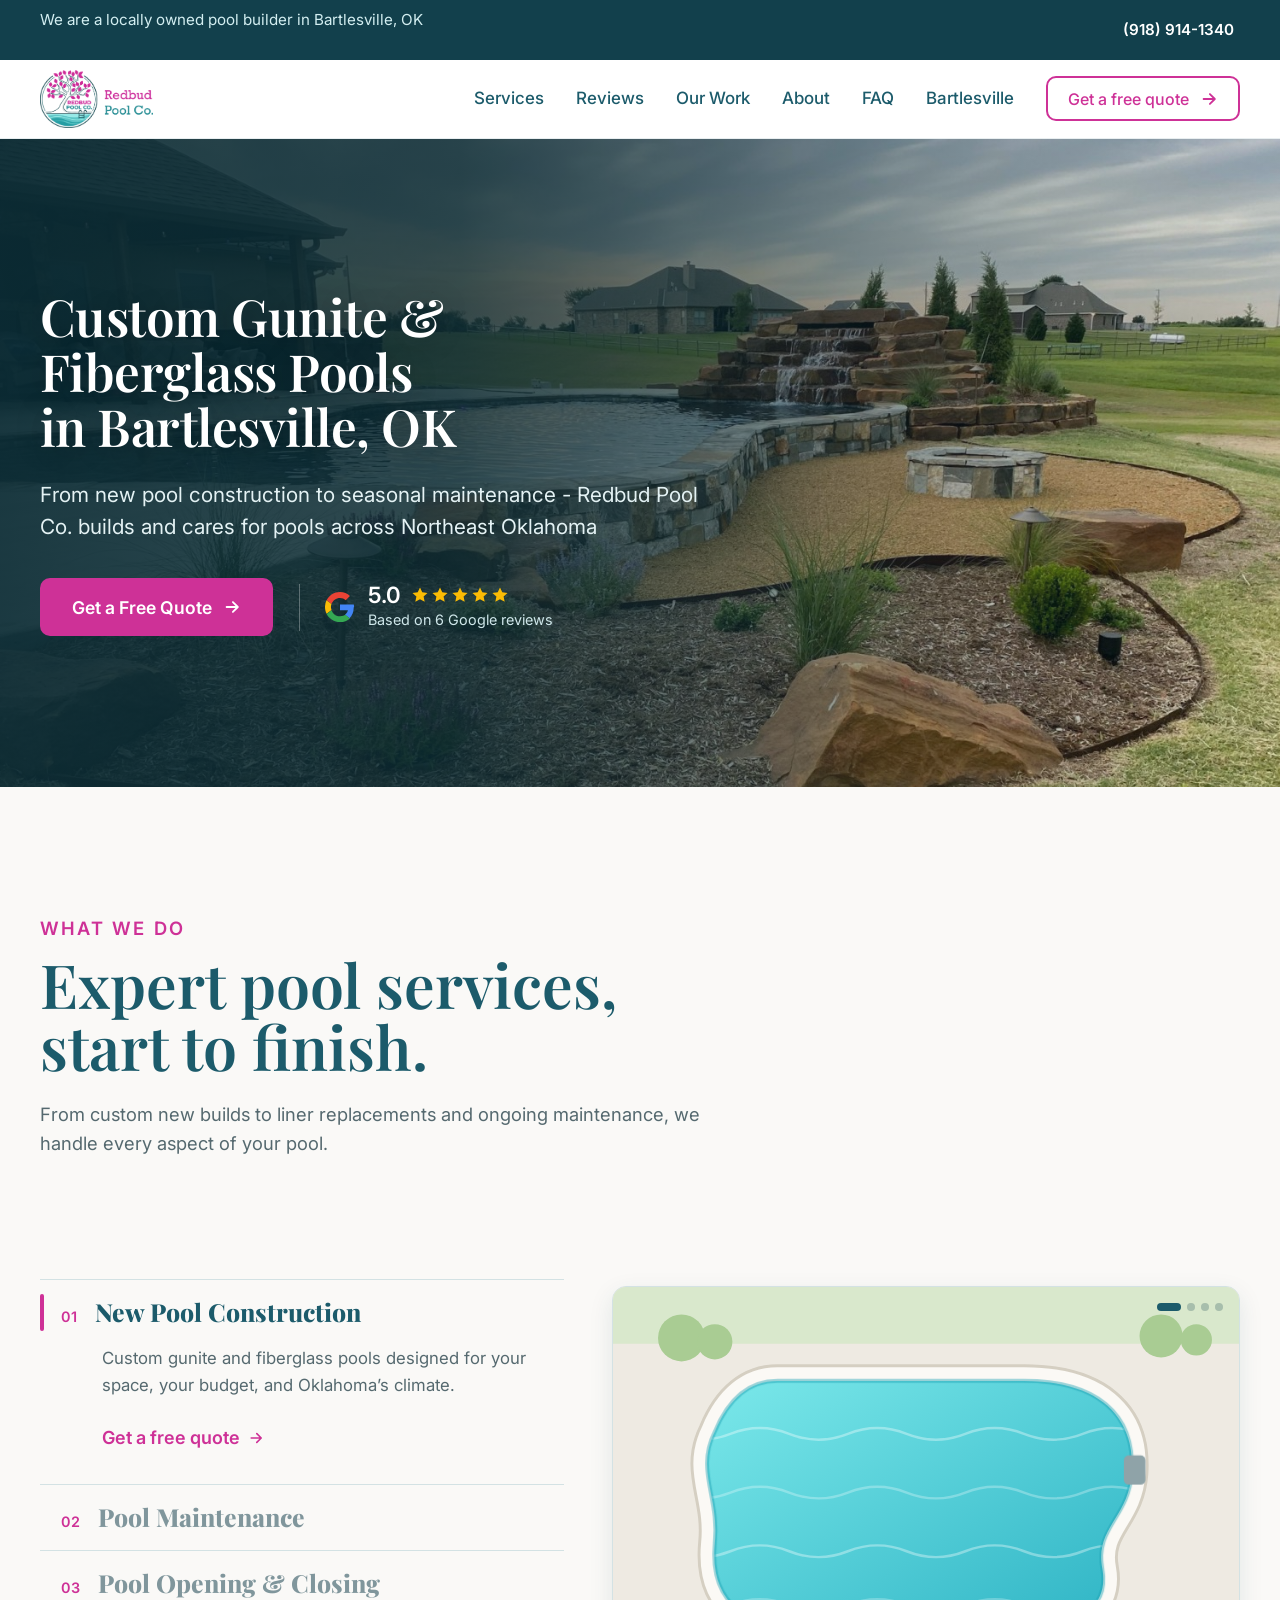
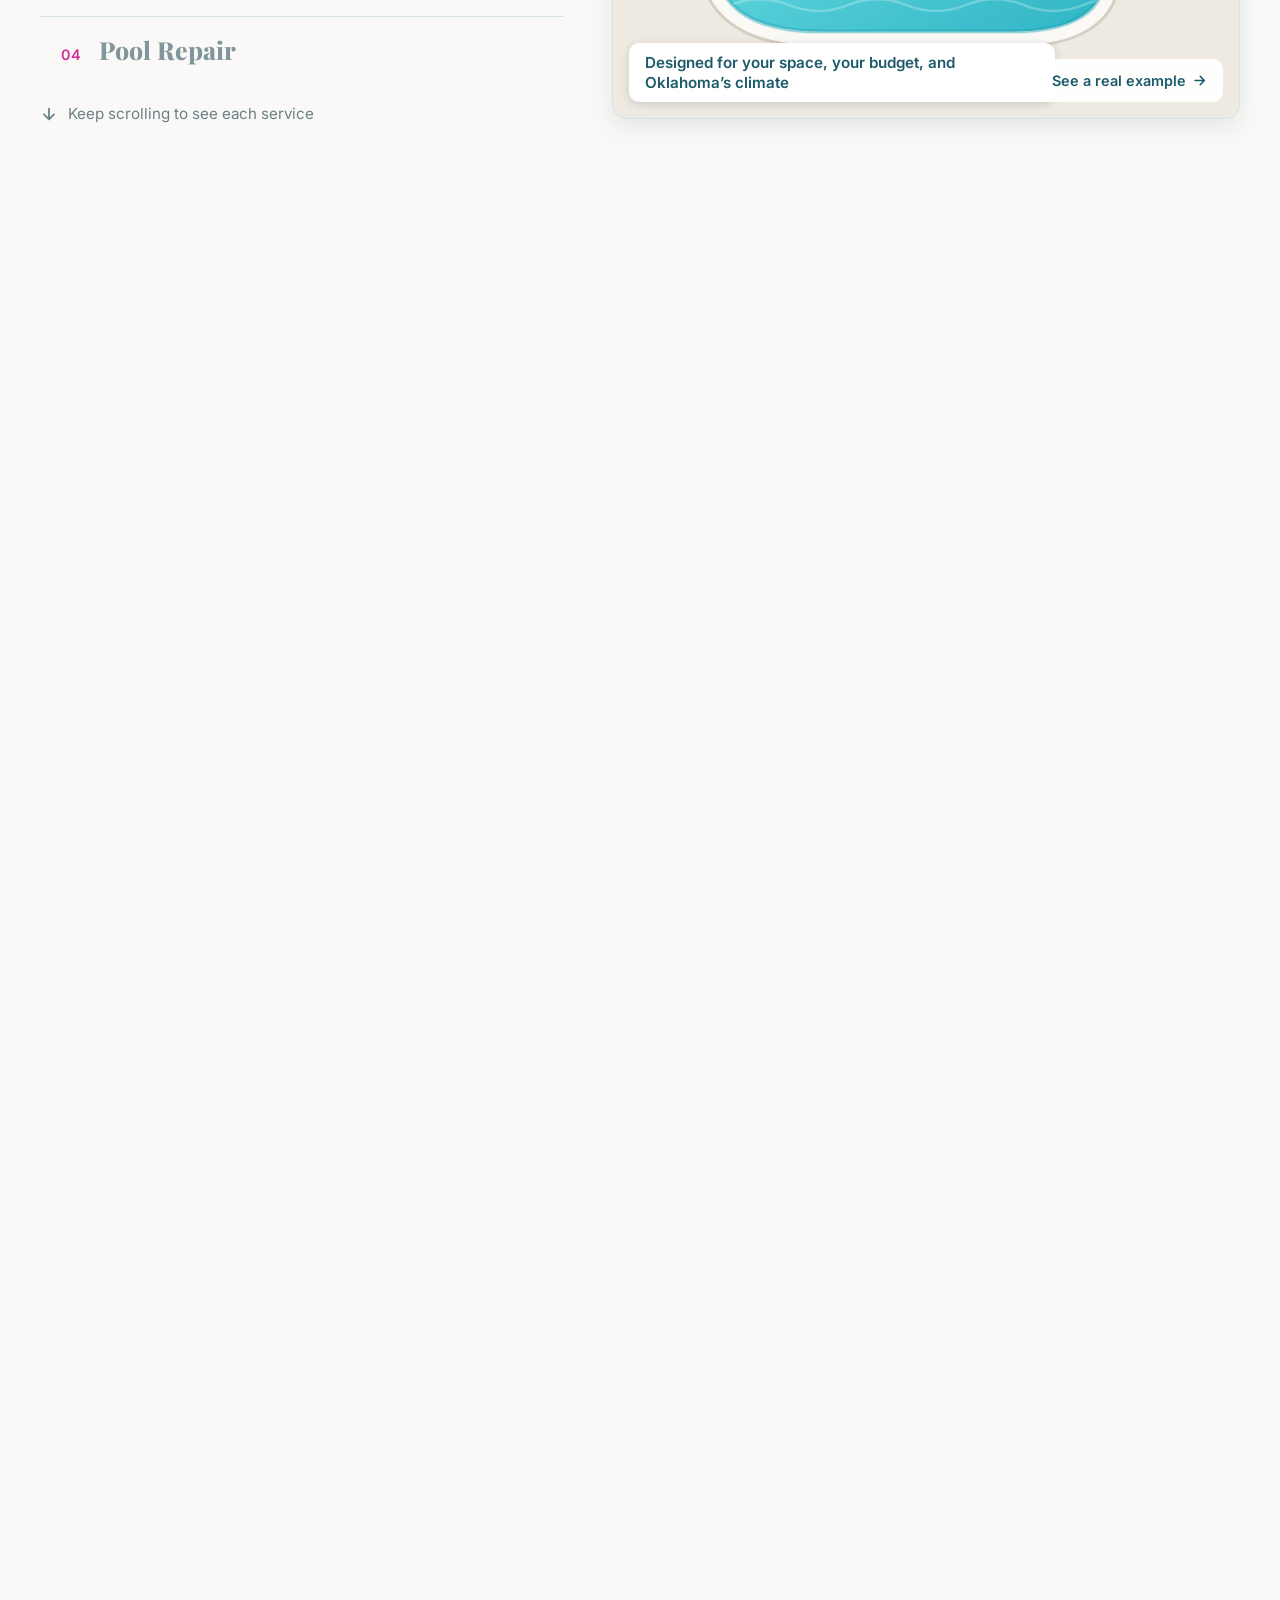
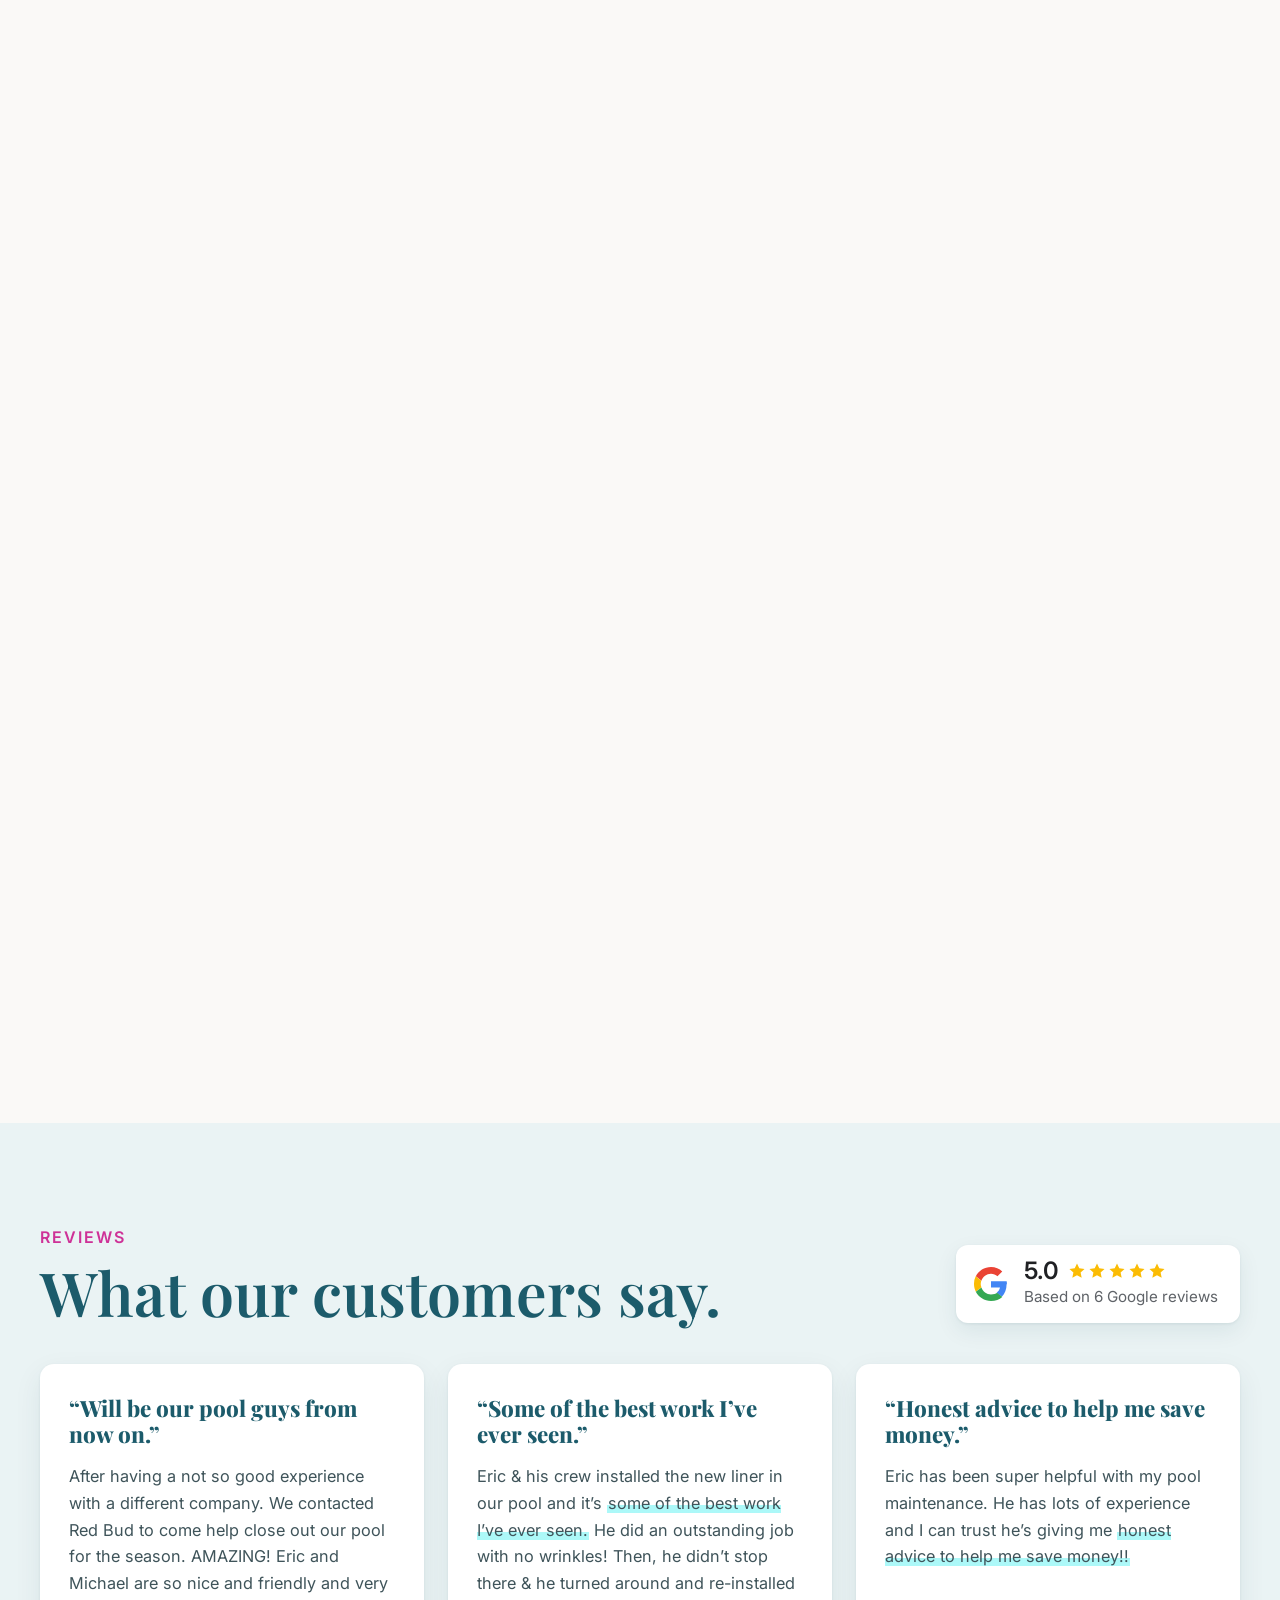
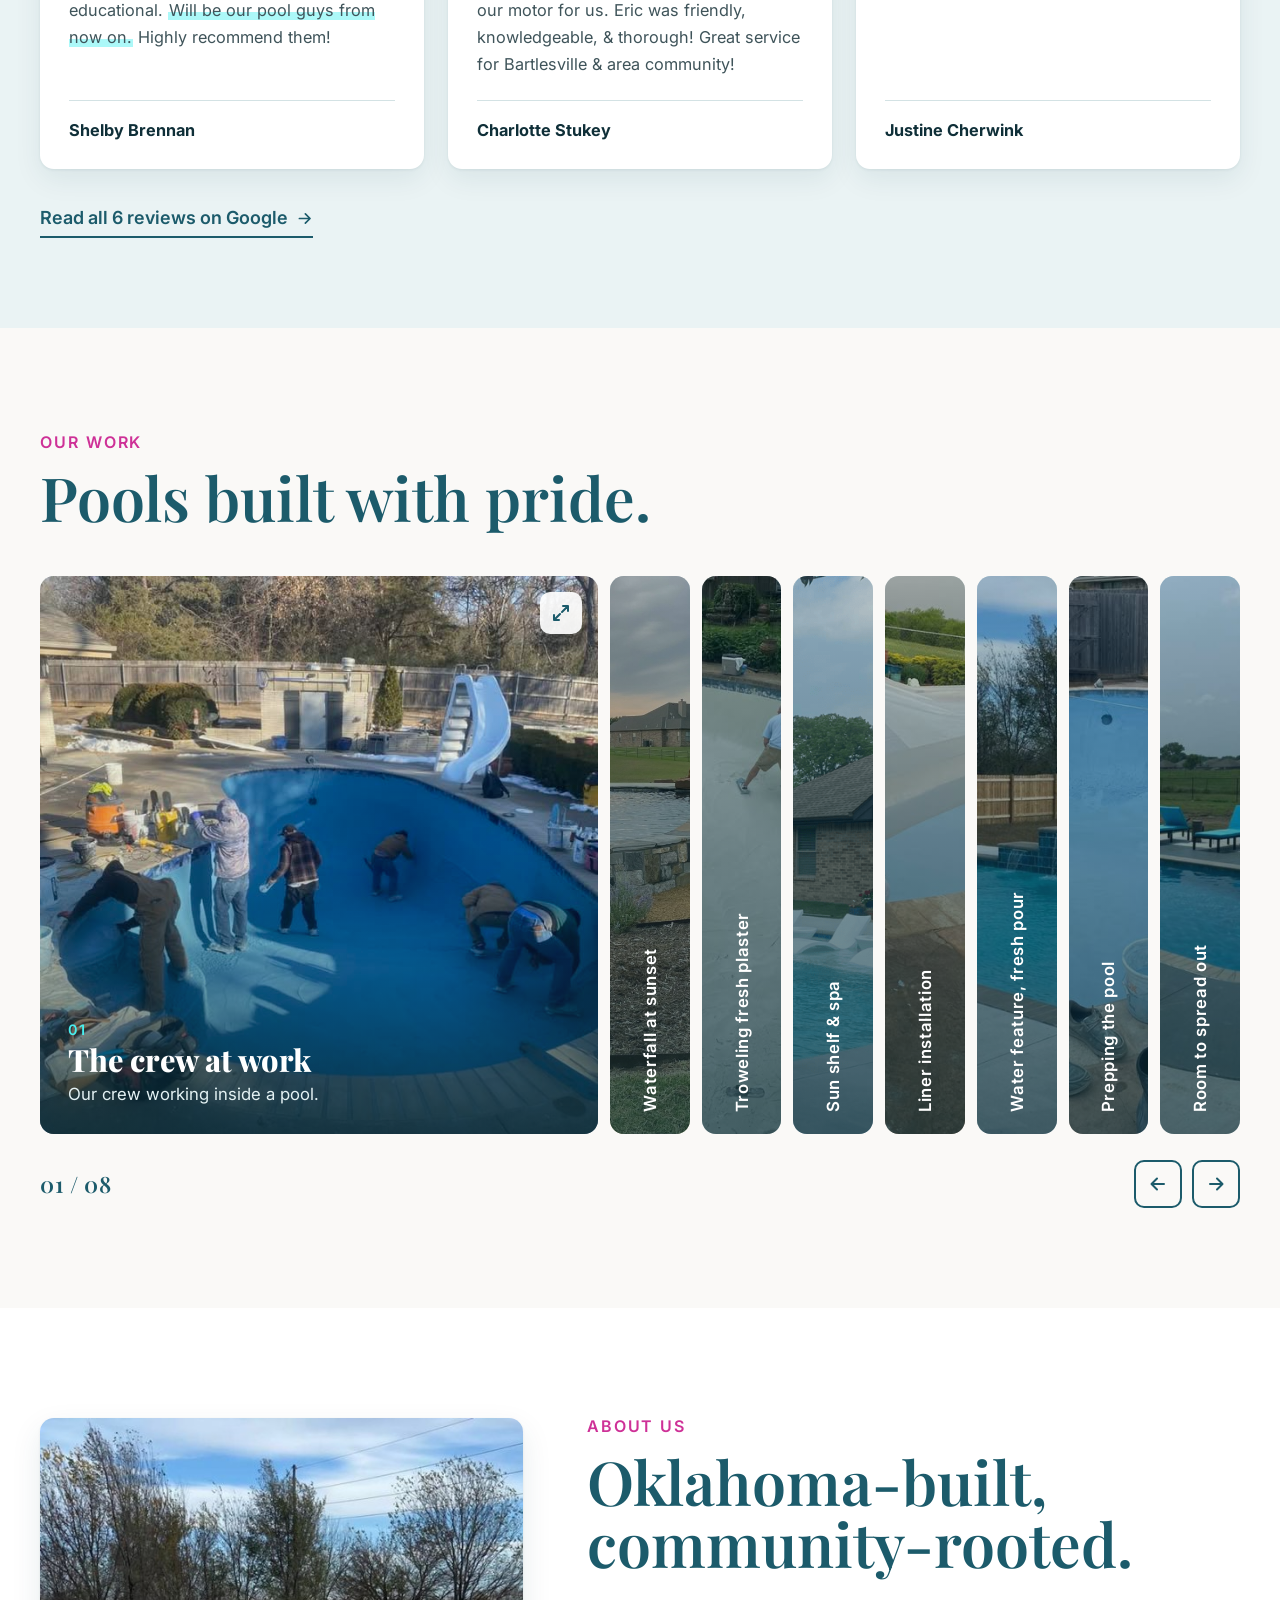
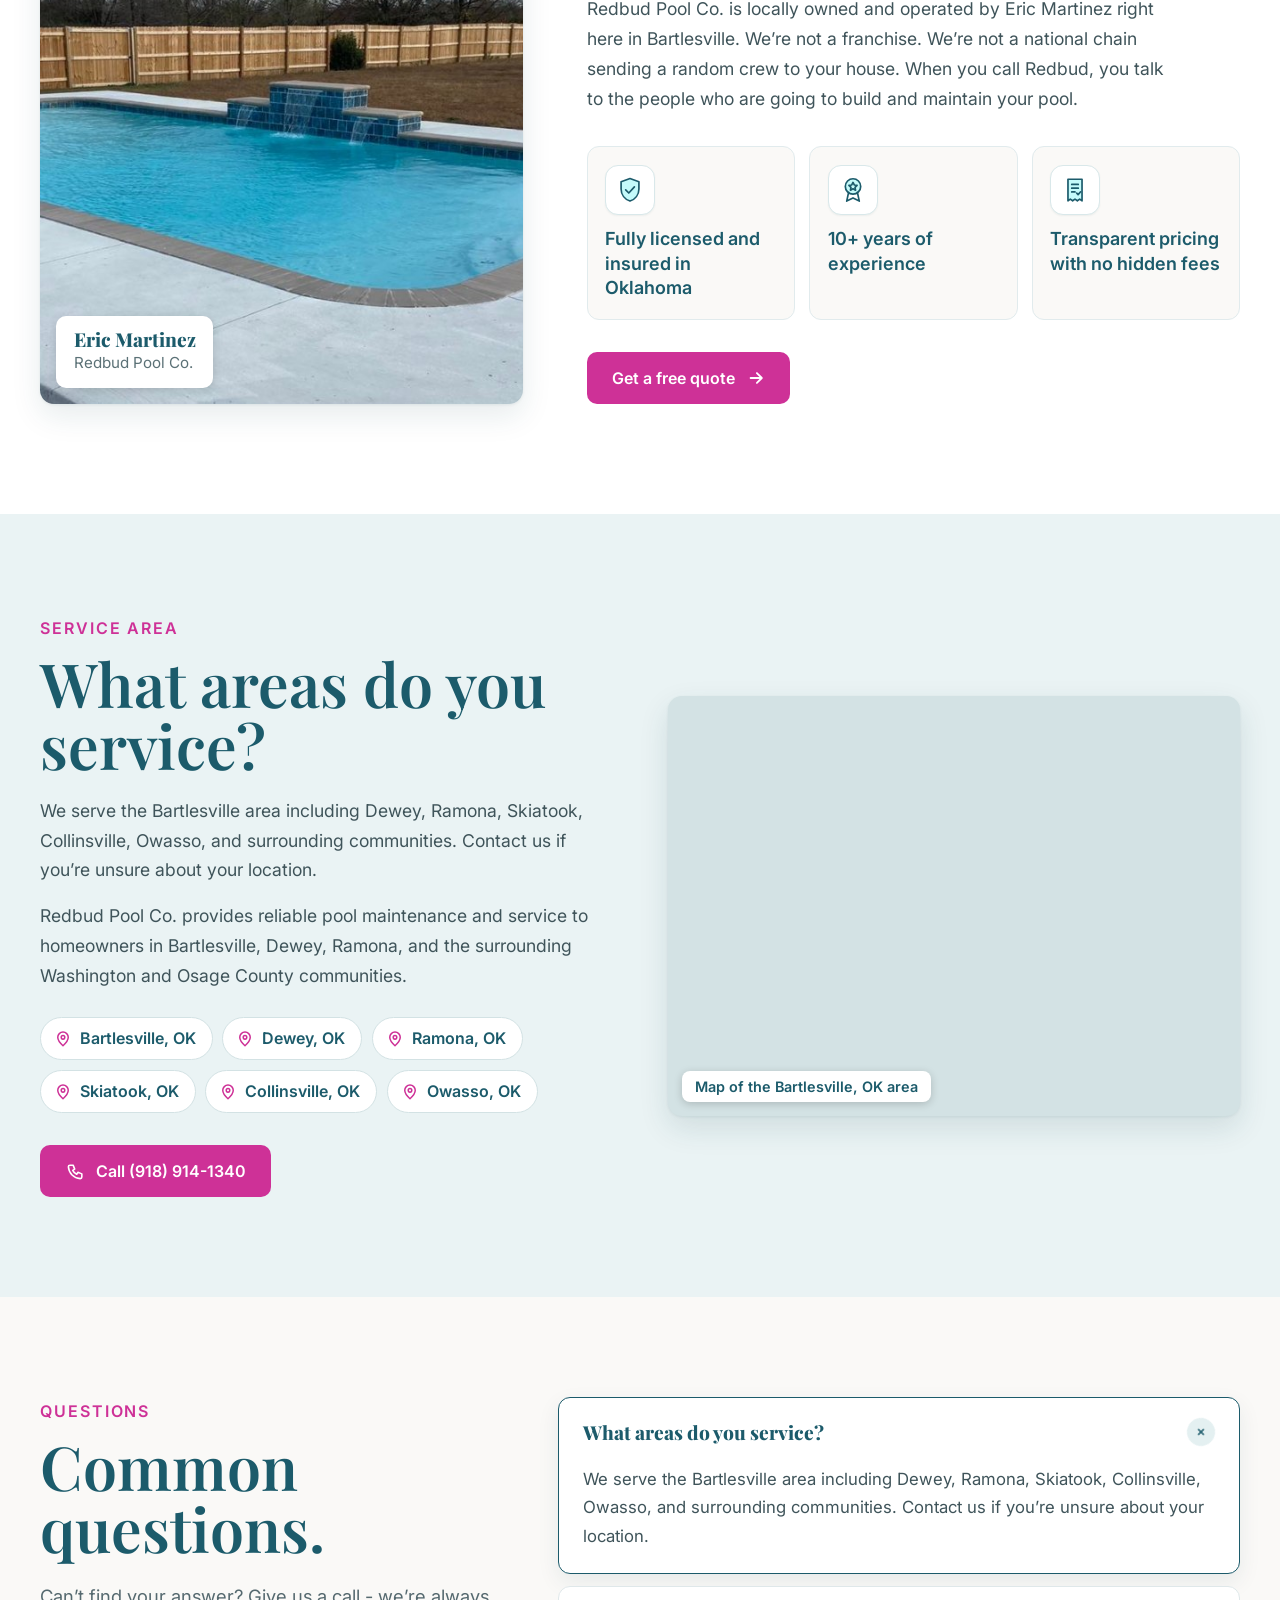
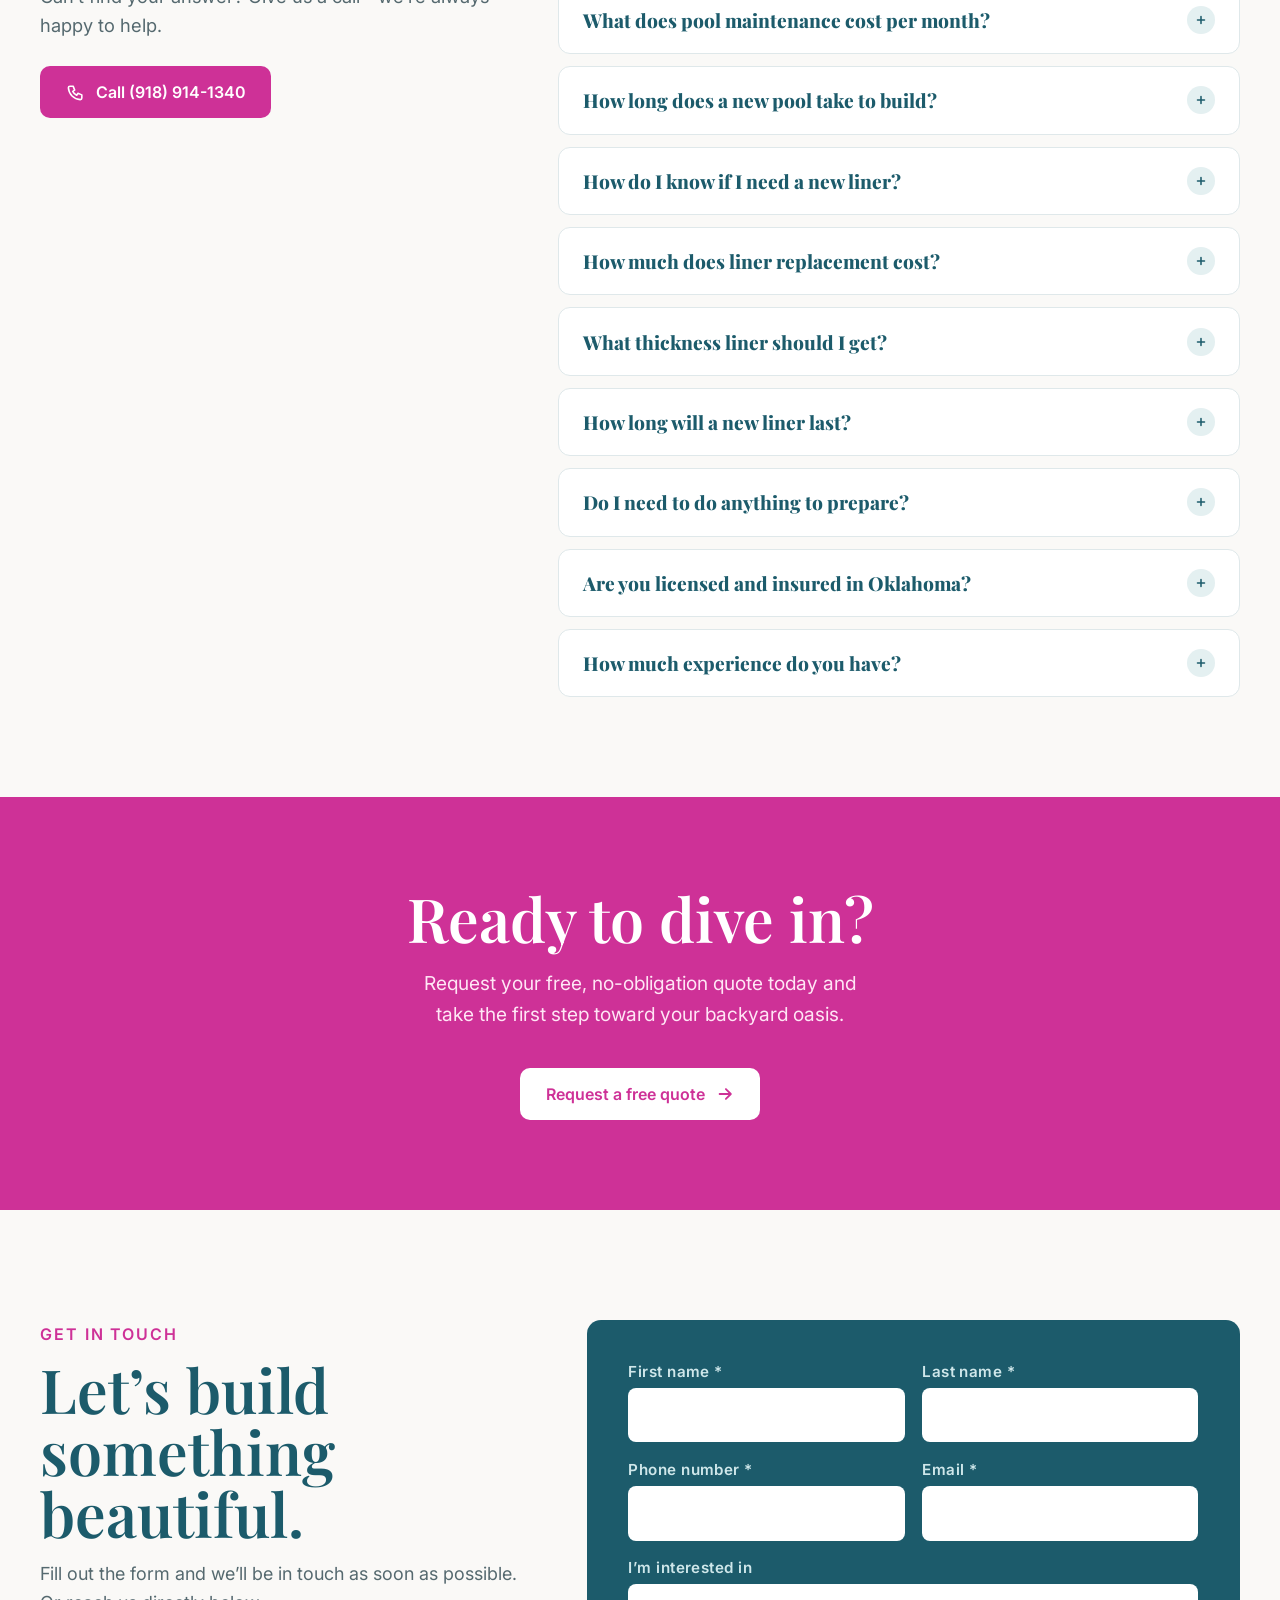
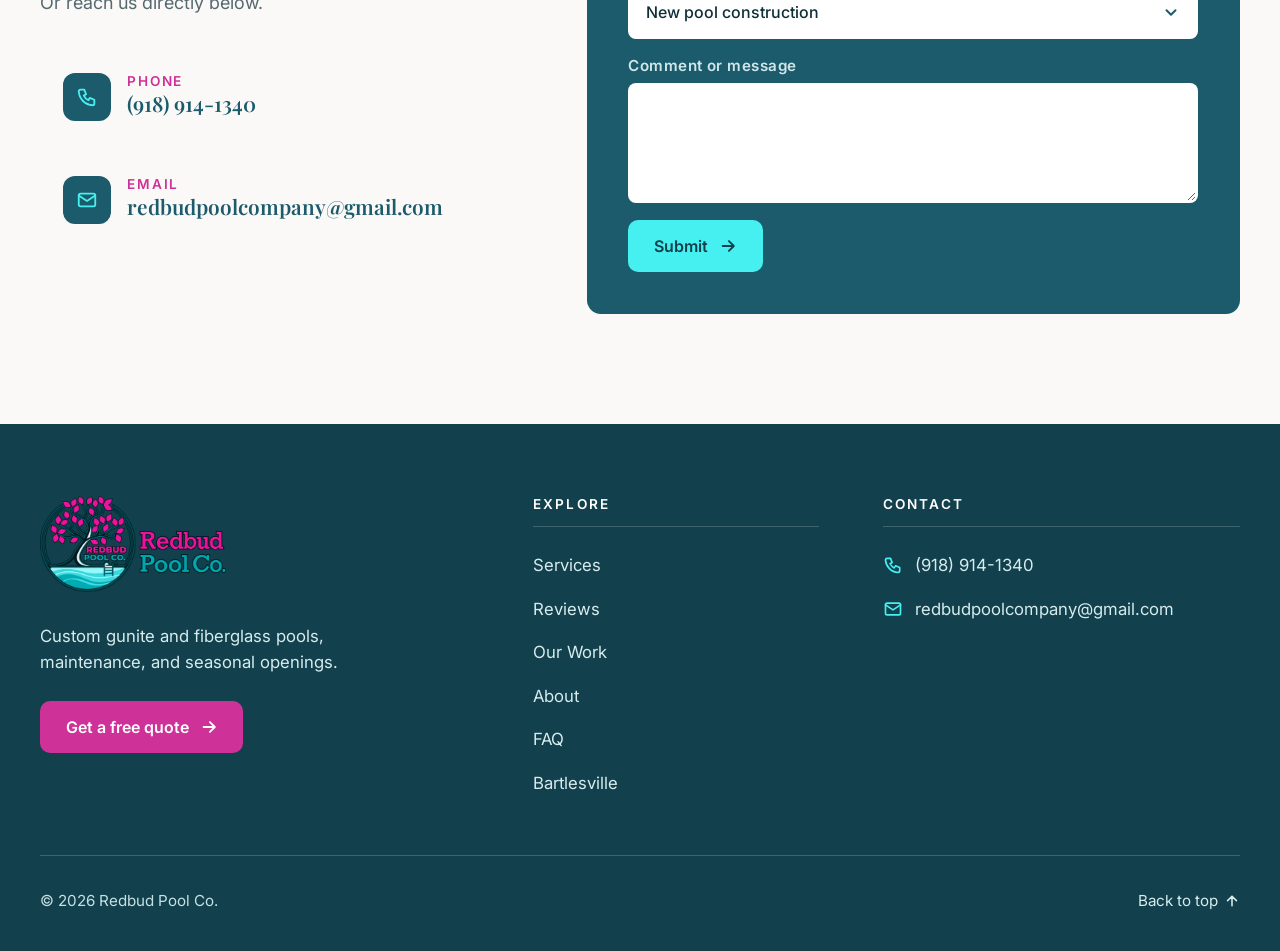
==== index.html @ 7e7e120c "Redbud Pool Co. website redesign Home page and Bartlesville services page (static HTML/CSS/JS) with " ====
<!doctype html>
<html lang="en">
<head>
<meta charset="utf-8">
<meta name="viewport" content="width=device-width,initial-scale=1">
<title>Pool Builder Bartlesville, OK | Redbud Pool Company</title>
<meta name="description" content="We are a locally owned pool builder in Bartlesville, OK. Custom gunite and fiberglass pools, maintenance, and seasonal openings. 918.914.1340">
<link rel="preconnect" href="https://fonts.googleapis.com"><link rel="preconnect" href="https://fonts.gstatic.com" crossorigin>
<link href="https://fonts.googleapis.com/css2?family=Inter:wght@400;500;600;700&family=Playfair+Display:ital,wght@0,600;0,800;1,600&display=swap" rel="stylesheet">
<link rel="stylesheet" href="home.css?v=133">
</head>
<body>
<div class="topbar"><div class="wrap"><span>We are a locally owned pool builder in Bartlesville, OK</span><a href="tel:+19189141340">(918) 914-1340</a></div></div>
<header class="nav"><div class="wrap">
  <a class="logo" href="index.html" aria-label="Redbud Pool Co. home"><img src="assets/redbud-logo.png" alt="Redbud Pool Co."></a>
  <button class="burger" aria-label="Menu" aria-expanded="false"><span></span><span></span><span></span></button>
  <ul class="menu">
    <li><a href="#services">Services</a></li><li><a href="#reviews">Reviews</a></li><li><a href="#work">Our Work</a></li><li><a href="#about">About</a></li><li><a href="#faq">FAQ</a></li><li><a href="bartlesville.html">Bartlesville</a></li>
    <li><a class="btn" href="#contact">Get a free quote <svg class="ar" viewBox="0 0 20 20" fill="none" stroke="currentColor" stroke-width="2" stroke-linecap="round" stroke-linejoin="round" aria-hidden="true"><path d="M4 10h12M11 4.5 16.5 10 11 15.5"/></svg></a></li>
  </ul>
</div></header>

<main id="main">
<section class="hero">
  <div class="hero-copy">
    <h1>Custom Gunite &amp; Fiberglass Pools in Bartlesville, OK</h1>
    <p class="lead">From new pool construction to seasonal maintenance - Redbud Pool Co. builds and cares for pools across Northeast Oklahoma</p>
    <div class="hero-cta"><a class="btn big" href="#contact">Get a Free Quote <svg class="ar" viewBox="0 0 20 20" fill="none" stroke="currentColor" stroke-width="2" stroke-linecap="round" stroke-linejoin="round" aria-hidden="true"><path d="M4 10h12M11 4.5 16.5 10 11 15.5"/></svg></a><a class="gbar" href="https://www.google.com/maps/place/Redbud+Pool+Co/data=!4m2!3m1!1s0x0:0x89cc2a04338c44eb" target="_blank" rel="noopener"><svg class="gicon" viewBox="0 0 48 48" aria-hidden="true"><path fill="#EA4335" d="M24 9.5c3.5 0 6.6 1.2 9.1 3.6l6.8-6.8C35.8 2.4 30.3 0 24 0 14.6 0 6.5 5.4 2.6 13.2l7.9 6.1C12.4 13.6 17.7 9.5 24 9.5z"/><path fill="#4285F4" d="M46.5 24.5c0-1.6-.1-3.1-.4-4.5H24v9h12.7c-.6 3-2.2 5.5-4.7 7.2l7.3 5.7c4.3-4 6.7-9.9 6.7-17.4z"/><path fill="#FBBC05" d="M10.5 28.7A14.5 14.5 0 0 1 9.5 24c0-1.6.3-3.2.8-4.7l-7.9-6.1A24 24 0 0 0 0 24c0 3.9.9 7.5 2.6 10.8l7.9-6.1z"/><path fill="#34A853" d="M24 48c6.5 0 11.9-2.1 15.9-5.8l-7.3-5.7c-2 1.4-4.6 2.3-8.6 2.3-6.3 0-11.6-4.1-13.5-9.8l-7.9 6.1C6.5 42.6 14.6 48 24 48z"/></svg><span class="gtxt"><span class="gtop"><b>5.0</b><span class="starrow" aria-hidden="true"><svg viewBox="0 0 20 20" aria-hidden="true"><path d="M10 1.6l2.5 5.4 5.9.7-4.4 4 1.2 5.8L10 14.6 4.8 17.5 6 11.7 1.6 7.7l5.9-.7z"/></svg><svg viewBox="0 0 20 20" aria-hidden="true"><path d="M10 1.6l2.5 5.4 5.9.7-4.4 4 1.2 5.8L10 14.6 4.8 17.5 6 11.7 1.6 7.7l5.9-.7z"/></svg><svg viewBox="0 0 20 20" aria-hidden="true"><path d="M10 1.6l2.5 5.4 5.9.7-4.4 4 1.2 5.8L10 14.6 4.8 17.5 6 11.7 1.6 7.7l5.9-.7z"/></svg><svg viewBox="0 0 20 20" aria-hidden="true"><path d="M10 1.6l2.5 5.4 5.9.7-4.4 4 1.2 5.8L10 14.6 4.8 17.5 6 11.7 1.6 7.7l5.9-.7z"/></svg><svg viewBox="0 0 20 20" aria-hidden="true"><path d="M10 1.6l2.5 5.4 5.9.7-4.4 4 1.2 5.8L10 14.6 4.8 17.5 6 11.7 1.6 7.7l5.9-.7z"/></svg></span></span><small>Based on 6 Google reviews</small></span></a></div>
  </div>
  <div class="hero-photo"><img src="assets/pool-494-project.jpg" alt="A Redbud pool with a stone waterfall at sunset" fetchpriority="high"></div>
</section>


<section class="services" id="services">
  <div class="wrap">
    <div class="sec-head"><div><p class="kicker">What we do</p><h2>Expert pool services,<br>start to finish.</h2></div><p>From custom new builds to liner replacements and ongoing maintenance, we handle every aspect of your pool.</p></div>
    <div class="svcx-track"><div class="svcx-sticky"><div class="svcx" data-state="build">
    <div class="svcx-list">
      <div class="item on" data-i="0"><button type="button" class="tab" id="t0" aria-expanded="true" aria-controls="m0"><span class="num">01</span><span class="ttl">New Pool Construction</span></button><div class="more" id="m0" role="region" aria-labelledby="t0"><div><p>Custom gunite and fiberglass pools designed for your space, your budget, and Oklahoma’s climate.</p><a class="go" href="#contact" data-svc="New pool construction">Get a free quote <svg class="ar" viewBox="0 0 20 20" fill="none" stroke="currentColor" stroke-width="2" stroke-linecap="round" stroke-linejoin="round" aria-hidden="true"><path d="M4 10h12M11 4.5 16.5 10 11 15.5"/></svg></a></div></div></div>
      <div class="item" data-i="1"><button type="button" class="tab" id="t1" aria-expanded="false" aria-controls="m1"><span class="num">02</span><span class="ttl">Pool Maintenance</span></button><div class="more" id="m1" role="region" aria-labelledby="t1"><div><p>Maintenance plans to keep your water clean, your equipment running, and your pool ready to use. We test, treat, and take care of it so you don’t have to.</p><a class="go" href="#contact" data-svc="Pool maintenance">Get a free quote <svg class="ar" viewBox="0 0 20 20" fill="none" stroke="currentColor" stroke-width="2" stroke-linecap="round" stroke-linejoin="round" aria-hidden="true"><path d="M4 10h12M11 4.5 16.5 10 11 15.5"/></svg></a></div></div></div>
      <div class="item" data-i="2"><button type="button" class="tab" id="t2" aria-expanded="false" aria-controls="m2"><span class="num">03</span><span class="ttl">Pool Opening &amp; Closing</span></button><div class="more" id="m2" role="region" aria-labelledby="t2"><div><p>Seasonal opening and closing services so your pool is protected through winter and ready to go in spring. We handle everything.</p><a class="go" href="#contact" data-svc="Pool opening &amp; closing">Get a free quote <svg class="ar" viewBox="0 0 20 20" fill="none" stroke="currentColor" stroke-width="2" stroke-linecap="round" stroke-linejoin="round" aria-hidden="true"><path d="M4 10h12M11 4.5 16.5 10 11 15.5"/></svg></a></div></div></div>
      <div class="item" data-i="3"><button type="button" class="tab" id="t3" aria-expanded="false" aria-controls="m3"><span class="num">04</span><span class="ttl">Pool Repair</span></button><div class="more" id="m3" role="region" aria-labelledby="t3"><div><p>We offer repair services so you can continue to enjoy your pool.</p><a class="go" href="#contact" data-svc="Pool repair">Get a free quote <svg class="ar" viewBox="0 0 20 20" fill="none" stroke="currentColor" stroke-width="2" stroke-linecap="round" stroke-linejoin="round" aria-hidden="true"><path d="M4 10h12M11 4.5 16.5 10 11 15.5"/></svg></a></div></div></div>
      <p class="hint"><svg viewBox="0 0 20 20" fill="none" stroke="currentColor" stroke-width="2" stroke-linecap="round" stroke-linejoin="round" aria-hidden="true"><path d="M10 4v12M4.5 10.5 10 16l5.5-5.5"/></svg>Keep scrolling to see each service</p>
    </div>
    <div class="svcx-stage">
      <svg class="pool" viewBox="0 0 640 440" preserveAspectRatio="xMidYMid slice" role="img" aria-label="Illustration of a pool: Pool construction" id="poolsvg">
        <defs>
          <path id="P" d="M168 96 H420 C492 96 534 128 530 190 C527 236 492 246 500 288 C508 332 466 352 410 352 H214 C140 352 98 326 104 262 C109 214 84 188 104 148 C118 114 140 96 168 96 Z"/>
          <clipPath id="poolClip"><use href="#P"/></clipPath>
          <linearGradient id="wg" x1="0" y1="0" x2="1" y2="1"><stop offset="0" stop-color="#7BE8EA"/><stop offset="1" stop-color="#2DB3C4"/></linearGradient>
          <pattern id="coverPat" width="16" height="16" patternUnits="userSpaceOnUse" patternTransform="rotate(35)"><rect width="16" height="16" fill="#1C5B6B"/><rect width="6" height="16" fill="#25707f"/></pattern>
          <pattern id="dirtPat" width="22" height="22" patternUnits="userSpaceOnUse"><rect width="22" height="22" fill="#C9A47B"/><circle cx="5" cy="6" r="2" fill="#B58D63"/><circle cx="16" cy="15" r="2.4" fill="#B58D63"/><circle cx="14" cy="4" r="1.3" fill="#D8B78F"/></pattern>
          <path id="wave" d="M0 0 q30 -12 60 0 t60 0 t60 0 t60 0 t60 0 t60 0 t60 0 t60 0 t60 0 t60 0 t60 0 t60 0 t60 0 t60 0 t60 0 t60 0 t60 0 t60 0 t60 0 t60 0"/>
          <path id="leafp" d="M0 0 c6 -10 18 -10 24 0 c-6 10 -18 10 -24 0z"/>
          <path id="spark" d="M0 -9 L2.2 -2.2 L9 0 L2.2 2.2 L0 9 L-2.2 2.2 L-9 0 L-2.2 -2.2Z"/>
        </defs>
        <rect width="640" height="440" fill="#EEEAE2"/>
        <rect width="640" height="58" fill="#D9E8CC"/>
        <g fill="#A9CC93"><circle cx="70" cy="52" r="24"/><circle cx="104" cy="56" r="18"/><circle cx="560" cy="50" r="22"/><circle cx="596" cy="54" r="16"/></g>
        <g fill="#fff" stroke="#D5CFC2" stroke-width="2"><rect x="150" y="386" width="86" height="28" rx="14"/><rect x="256" y="386" width="86" height="28" rx="14"/></g>
        <g fill="#7BE8EA"><rect x="158" y="391" width="30" height="18" rx="9"/><rect x="264" y="391" width="30" height="18" rx="9"/></g>
        <use href="#P" fill="none" stroke="#D5CFC2" stroke-width="34" stroke-linejoin="round"/>
        <use href="#P" fill="none" stroke="#FBF9F5" stroke-width="28" stroke-linejoin="round"/>
        <use href="#P" fill="url(#wg)"/>
        <g clip-path="url(#poolClip)">
          <g class="rip a"><use href="#wave" x="-240" y="150" fill="none" stroke="#fff" stroke-opacity=".35" stroke-width="2.5"/></g>
          <g class="rip b"><use href="#wave" x="-240" y="210" fill="none" stroke="#fff" stroke-opacity=".28" stroke-width="2.5"/></g>
          <g class="rip a"><use href="#wave" x="-240" y="270" fill="none" stroke="#fff" stroke-opacity=".35" stroke-width="2.5"/></g>
          <g class="rip b"><use href="#wave" x="-240" y="325" fill="none" stroke="#fff" stroke-opacity=".25" stroke-width="2.5"/></g>
          <rect class="dirt" width="640" height="440" fill="url(#dirtPat)"/>
          <rect class="cover" width="640" height="440" fill="url(#coverPat)"/>
          <g class="l-repair">
            <path class="crack" pathLength="100" d="M352 292 l18 -16 l-8 -18 l20 -13 l-5 -16 l16 -11" fill="none" stroke="#12404c" stroke-width="4" stroke-linecap="round" stroke-linejoin="round"/>
            <g class="bubs" fill="#fff" fill-opacity=".85"><circle class="bub" cx="372" cy="262" r="4"/><circle class="bub d2" cx="386" cy="244" r="3"/><circle class="bub d3" cx="364" cy="272" r="3.2"/></g>
            <g class="patch"><rect x="344" y="226" width="92" height="58" rx="12" fill="#CE3197"/><rect x="351" y="233" width="78" height="44" rx="8" fill="none" stroke="#fff" stroke-width="2" stroke-dasharray="5 5"/></g>
          </g>
        </g>
        <use href="#P" fill="none" stroke="#1FA3B4" stroke-opacity=".45" stroke-width="4"/>
        <path class="b-outline" pathLength="1000" d="M168 96 H420 C492 96 534 128 530 190 C527 236 492 246 500 288 C508 332 466 352 410 352 H214 C140 352 98 326 104 262 C109 214 84 188 104 148 C118 114 140 96 168 96 Z" fill="none" stroke="#CE3197" stroke-width="4" stroke-linejoin="round"/>
        <g class="l-maint">
          <rect x="522" y="172" width="22" height="30" rx="5" fill="#8FA3A8"/>
          <g transform="translate(210 150)"><use class="leaf" href="#leafp" fill="#B7873A" style="--dx:300px;--dy:40px"/></g>
          <g transform="translate(300 290)"><use class="leaf l2" href="#leafp" fill="#9C7A33" style="--dx:215px;--dy:-100px"/></g>
          <g transform="translate(400 130)"><use class="leaf l3" href="#leafp" fill="#B7873A" style="--dx:115px;--dy:60px"/></g>
          <g fill="#fff"><use class="sp" href="#spark" x="190" y="230"/><use class="sp s2" href="#spark" x="330" y="180"/><use class="sp s3" href="#spark" x="440" y="285"/></g>
        </g>
        <g class="l-season">
          <g class="sun"><circle cx="572" cy="100" r="15" fill="#FFC93C"/><g stroke="#FFC93C" stroke-width="3" stroke-linecap="round"><path d="M572 72v8M572 120v8M544 100h8M592 100h8M552 80l6 6M586 114l6 6M592 80l-6 6M558 114l-6 6"/></g></g>
          <g class="flake" stroke="#fff" stroke-width="3" stroke-linecap="round" fill="none"><circle cx="572" cy="100" r="22" fill="#1C5B6B" stroke="none"/><path d="M572 86v28M560 93l24 14M584 93l-24 14"/></g>
          <g class="snow" fill="#fff"><circle class="f" cx="170" cy="140" r="3.5"/><circle class="f f2" cx="230" cy="260" r="3"/><circle class="f f3" cx="290" cy="170" r="3.5"/><circle class="f f4" cx="350" cy="300" r="3"/><circle class="f f2" cx="410" cy="150" r="3.5"/><circle class="f f3" cx="470" cy="240" r="3"/><circle class="f" cx="260" cy="110" r="3"/><circle class="f f4" cx="440" cy="320" r="3.5"/></g>
        </g>
        <g class="check"><circle cx="436" cy="224" r="16" fill="#fff" stroke="#47F0F0" stroke-width="3"/><path d="M428 224l6 6 11-12" fill="none" stroke="#1C9A6B" stroke-width="4" stroke-linecap="round" stroke-linejoin="round"/></g>
      </svg>
      <div class="dots" aria-hidden="true"><i class="on"></i><i></i><i></i><i></i></div>
      <p class="chip c-build">Designed for your space, your budget, and Oklahoma’s climate</p>
      <p class="chip c-maint">We test, treat, and take care of it</p>
      <p class="chip c-season"><span class="t-open">Ready to go in spring</span><span class="t-closed">Protected through winter</span></p>
      <p class="chip c-repair">So you can continue to enjoy your pool</p>
      <a class="real" href="#work">See a real example <svg class="ar" viewBox="0 0 20 20" fill="none" stroke="currentColor" stroke-width="2" stroke-linecap="round" stroke-linejoin="round" aria-hidden="true"><path d="M4 10h12M11 4.5 16.5 10 11 15.5"/></svg></a>
    </div>
  </div></div></div>
  </div>
</section>

<section class="reviews" id="reviews">
  <div class="wrap">
    <div class="rev-head"><div><p class="kicker">Reviews</p><h2>What our customers say.</h2></div><a class="gbar light" href="https://www.google.com/maps/place/Redbud+Pool+Co/data=!4m2!3m1!1s0x0:0x89cc2a04338c44eb" target="_blank" rel="noopener"><svg class="gicon" viewBox="0 0 48 48" aria-hidden="true"><path fill="#EA4335" d="M24 9.5c3.5 0 6.6 1.2 9.1 3.6l6.8-6.8C35.8 2.4 30.3 0 24 0 14.6 0 6.5 5.4 2.6 13.2l7.9 6.1C12.4 13.6 17.7 9.5 24 9.5z"/><path fill="#4285F4" d="M46.5 24.5c0-1.6-.1-3.1-.4-4.5H24v9h12.7c-.6 3-2.2 5.5-4.7 7.2l7.3 5.7c4.3-4 6.7-9.9 6.7-17.4z"/><path fill="#FBBC05" d="M10.5 28.7A14.5 14.5 0 0 1 9.5 24c0-1.6.3-3.2.8-4.7l-7.9-6.1A24 24 0 0 0 0 24c0 3.9.9 7.5 2.6 10.8l7.9-6.1z"/><path fill="#34A853" d="M24 48c6.5 0 11.9-2.1 15.9-5.8l-7.3-5.7c-2 1.4-4.6 2.3-8.6 2.3-6.3 0-11.6-4.1-13.5-9.8l-7.9 6.1C6.5 42.6 14.6 48 24 48z"/></svg><span class="gtxt"><span class="gtop"><b>5.0</b><span class="starrow" aria-hidden="true"><svg viewBox="0 0 20 20" aria-hidden="true"><path d="M10 1.6l2.5 5.4 5.9.7-4.4 4 1.2 5.8L10 14.6 4.8 17.5 6 11.7 1.6 7.7l5.9-.7z"/></svg><svg viewBox="0 0 20 20" aria-hidden="true"><path d="M10 1.6l2.5 5.4 5.9.7-4.4 4 1.2 5.8L10 14.6 4.8 17.5 6 11.7 1.6 7.7l5.9-.7z"/></svg><svg viewBox="0 0 20 20" aria-hidden="true"><path d="M10 1.6l2.5 5.4 5.9.7-4.4 4 1.2 5.8L10 14.6 4.8 17.5 6 11.7 1.6 7.7l5.9-.7z"/></svg><svg viewBox="0 0 20 20" aria-hidden="true"><path d="M10 1.6l2.5 5.4 5.9.7-4.4 4 1.2 5.8L10 14.6 4.8 17.5 6 11.7 1.6 7.7l5.9-.7z"/></svg><svg viewBox="0 0 20 20" aria-hidden="true"><path d="M10 1.6l2.5 5.4 5.9.7-4.4 4 1.2 5.8L10 14.6 4.8 17.5 6 11.7 1.6 7.7l5.9-.7z"/></svg></span></span><small>Based on 6 Google reviews</small></span></a></div>
    <div class="rev-grid">
      <article class="rev"><h3>“Will be our pool guys from now on.”</h3><p>After having a not so good experience with a different company. We contacted Red Bud to come help close out our pool for the season. AMAZING! Eric and Michael are so nice and friendly and very educational. <mark>Will be our pool guys from now on.</mark> Highly recommend them!</p><footer><strong>Shelby Brennan</strong></footer></article>
      <article class="rev"><h3>“Some of the best work I’ve ever seen.”</h3><p>Eric &amp; his crew installed the new liner in our pool and it’s <mark>some of the best work I’ve ever seen.</mark> He did an outstanding job with no wrinkles! Then, he didn’t stop there &amp; he turned around and re-installed our motor for us. Eric was friendly, knowledgeable, &amp; thorough! Great service for Bartlesville &amp; area community!</p><footer><strong>Charlotte Stukey</strong></footer></article>
      <article class="rev"><h3>“Honest advice to help me save money.”</h3><p>Eric has been super helpful with my pool maintenance. He has lots of experience and I can trust he’s giving me <mark>honest advice to help me save money!!</mark></p><footer><strong>Justine Cherwink</strong></footer></article>
    </div>
    <p class="rev-more"><a class="tlink" href="https://www.google.com/maps/place/Redbud+Pool+Co/data=!4m2!3m1!1s0x0:0x89cc2a04338c44eb" target="_blank" rel="noopener">Read all 6 reviews on Google <svg class="ar" viewBox="0 0 20 20" fill="none" stroke="currentColor" stroke-width="2" stroke-linecap="round" stroke-linejoin="round" aria-hidden="true"><path d="M4 10h12M11 4.5 16.5 10 11 15.5"/></svg></a></p>
  </div>
</section>

<section class="work" id="work">
  <div class="wrap">
    <div class="sec-head"><p class="kicker">Our work</p><h2>Pools built with pride.</h2></div>
    <div class="gal">
      <button type="button" class="gal-item on" aria-expanded="true" aria-label="Photo 1 of 8: The crew at work" data-full="assets/work/crew-in-pool.jpg" data-cap="The Redbud crew at work inside a pool." style="--pos:50% 50%"><img src="assets/work/crew-in-pool.jpg" alt="The Redbud crew working in a pool" loading="lazy"><span class="gal-shade"></span><span class="gal-v">The crew at work</span><span class="gal-cap"><span class="gal-n">01</span><strong>The crew at work</strong><span>Our crew working inside a pool.</span></span><span class="gal-exp" aria-hidden="true"><svg viewBox="0 0 20 20" fill="none" stroke="currentColor" stroke-width="2" stroke-linecap="round" stroke-linejoin="round" aria-hidden="true"><path d="M12 3h5v5M8 17H3v-5M17 3l-6 6M3 17l6-6"/></svg></span></button>
      <button type="button" class="gal-item" aria-expanded="false" aria-label="Photo 2 of 8: Waterfall at sunset" data-full="assets/pool-494-project.jpg" data-cap="Stone waterfall, fire pit and a sunset to match." style="--pos:50% 55%"><img src="assets/pool-494-project.jpg" alt="Redbud pool with a stone waterfall and fire pit" loading="lazy"><span class="gal-shade"></span><span class="gal-v">Waterfall at sunset</span><span class="gal-cap"><span class="gal-n">02</span><strong>Waterfall at sunset</strong><span>Natural stone, fire pit and native planting.</span></span><span class="gal-exp" aria-hidden="true"><svg viewBox="0 0 20 20" fill="none" stroke="currentColor" stroke-width="2" stroke-linecap="round" stroke-linejoin="round" aria-hidden="true"><path d="M12 3h5v5M8 17H3v-5M17 3l-6 6M3 17l6-6"/></svg></span></button>
      <button type="button" class="gal-item" aria-expanded="false" aria-label="Photo 3 of 8: Troweling fresh plaster" data-full="assets/work/plaster-crew.jpg" data-cap="Crew members smoothing a new plaster finish by hand." style="--pos:50% 50%"><img src="assets/work/plaster-crew.jpg" alt="Redbud crew troweling fresh plaster in a pool" loading="lazy"><span class="gal-shade"></span><span class="gal-v">Troweling fresh plaster</span><span class="gal-cap"><span class="gal-n">03</span><strong>Troweling fresh plaster</strong><span>Smoothing a new plaster finish by hand.</span></span><span class="gal-exp" aria-hidden="true"><svg viewBox="0 0 20 20" fill="none" stroke="currentColor" stroke-width="2" stroke-linecap="round" stroke-linejoin="round" aria-hidden="true"><path d="M12 3h5v5M8 17H3v-5M17 3l-6 6M3 17l6-6"/></svg></span></button>
      <button type="button" class="gal-item" aria-expanded="false" aria-label="Photo 4 of 8: Sun shelf &amp; spa" data-full="assets/pool-482-project.png" data-cap="Sun shelf loungers and a raised spa, steps from the back porch." style="--pos:60% 60%"><img src="assets/pool-482-project.png" alt="Redbud pool with sun shelf loungers and a spa" loading="lazy"><span class="gal-shade"></span><span class="gal-v">Sun shelf &amp; spa</span><span class="gal-cap"><span class="gal-n">04</span><strong>Sun shelf &amp; spa</strong><span>Loungers in the water, covered patio beyond.</span></span><span class="gal-exp" aria-hidden="true"><svg viewBox="0 0 20 20" fill="none" stroke="currentColor" stroke-width="2" stroke-linecap="round" stroke-linejoin="round" aria-hidden="true"><path d="M12 3h5v5M8 17H3v-5M17 3l-6 6M3 17l6-6"/></svg></span></button>
      <button type="button" class="gal-item" aria-expanded="false" aria-label="Photo 5 of 8: Liner installation" data-full="assets/work/liner-install.jpg" data-cap="Fitting a new vinyl liner under protective sheeting." style="--pos:50% 50%"><img src="assets/work/liner-install.jpg" alt="Redbud crew installing a pool liner under protective sheeting" loading="lazy"><span class="gal-shade"></span><span class="gal-v">Liner installation</span><span class="gal-cap"><span class="gal-n">05</span><strong>Liner installation</strong><span>Fitting a new vinyl liner under protective sheeting.</span></span><span class="gal-exp" aria-hidden="true"><svg viewBox="0 0 20 20" fill="none" stroke="currentColor" stroke-width="2" stroke-linecap="round" stroke-linejoin="round" aria-hidden="true"><path d="M12 3h5v5M8 17H3v-5M17 3l-6 6M3 17l6-6"/></svg></span></button>
      <button type="button" class="gal-item" aria-expanded="false" aria-label="Photo 6 of 8: Water feature, fresh pour" data-full="assets/pool-476-project.jpg" data-cap="A pool with a three-spout tiled water feature." style="--pos:50% 55%"><img src="assets/pool-476-project.jpg" alt="Redbud pool with a tiled water feature" loading="lazy"><span class="gal-shade"></span><span class="gal-v">Water feature, fresh pour</span><span class="gal-cap"><span class="gal-n">06</span><strong>Water feature, fresh pour</strong><span>Tiled spillway into a clean new deck.</span></span><span class="gal-exp" aria-hidden="true"><svg viewBox="0 0 20 20" fill="none" stroke="currentColor" stroke-width="2" stroke-linecap="round" stroke-linejoin="round" aria-hidden="true"><path d="M12 3h5v5M8 17H3v-5M17 3l-6 6M3 17l6-6"/></svg></span></button>
      <button type="button" class="gal-item" aria-expanded="false" aria-label="Photo 7 of 8: Prepping the pool" data-full="assets/work/crew-prep.jpg" data-cap="Our crew preparing a pool for the next step." style="--pos:50% 50%"><img src="assets/work/crew-prep.jpg" alt="Redbud crew preparing a pool" loading="lazy"><span class="gal-shade"></span><span class="gal-v">Prepping the pool</span><span class="gal-cap"><span class="gal-n">07</span><strong>Prepping the pool</strong><span>Our crew preparing a pool.</span></span><span class="gal-exp" aria-hidden="true"><svg viewBox="0 0 20 20" fill="none" stroke="currentColor" stroke-width="2" stroke-linecap="round" stroke-linejoin="round" aria-hidden="true"><path d="M12 3h5v5M8 17H3v-5M17 3l-6 6M3 17l6-6"/></svg></span></button>
      <button type="button" class="gal-item" aria-expanded="false" aria-label="Photo 8 of 8: Room to spread out" data-full="assets/pool-470-project.jpg" data-cap="A clean rectangle with bright loungers and plenty of room." style="--pos:70% 60%"><img src="assets/pool-470-project.jpg" alt="Redbud pool with blue loungers on the deck" loading="lazy"><span class="gal-shade"></span><span class="gal-v">Room to spread out</span><span class="gal-cap"><span class="gal-n">08</span><strong>Room to spread out</strong><span>Wide deck, patio seating, open Oklahoma sky.</span></span><span class="gal-exp" aria-hidden="true"><svg viewBox="0 0 20 20" fill="none" stroke="currentColor" stroke-width="2" stroke-linecap="round" stroke-linejoin="round" aria-hidden="true"><path d="M12 3h5v5M8 17H3v-5M17 3l-6 6M3 17l6-6"/></svg></span></button>
    </div>
    <div class="gal-nav"><span class="gal-count" aria-live="polite">01 / 08</span><div class="gal-btns"><button type="button" class="gal-prev" aria-label="Previous photo"><svg viewBox="0 0 20 20" fill="none" stroke="currentColor" stroke-width="2" stroke-linecap="round" stroke-linejoin="round" aria-hidden="true"><path d="M16 10H4M9 4.5 3.5 10 9 15.5"/></svg></button><button type="button" class="gal-next" aria-label="Next photo"><svg viewBox="0 0 20 20" fill="none" stroke="currentColor" stroke-width="2" stroke-linecap="round" stroke-linejoin="round" aria-hidden="true"><path d="M4 10h12M11 4.5 16.5 10 11 15.5"/></svg></button></div></div>
  </div>
</section>

<section class="about" id="about">
  <div class="wrap about-grid">
    <figure class="about-img">
      <img src="assets/pool-476-project.jpg" alt="Tiled water feature on a pool built by Redbud" loading="lazy">
      <figcaption class="about-tag"><strong>Eric Martinez</strong><span>Redbud Pool Co.</span></figcaption>
    </figure>
    <div class="about-copy">
      <p class="kicker">About us</p>
      <h2>Oklahoma-built, community-rooted.</h2>
      <p class="about-lead">Redbud Pool Co. is locally owned and operated by Eric Martinez right here in Bartlesville. We’re not a franchise. We’re not a national chain sending a random crew to your house. When you call Redbud, you talk to the people who are going to build and maintain your pool.</p>
      <ul class="facts"><li><i class="ic" aria-hidden="true"><svg viewBox="0 0 32 32" fill="none" stroke="currentColor" stroke-width="1.8" stroke-linecap="round" stroke-linejoin="round"><path fill="#47F0F0" fill-opacity=".32" d="M16 3.8 25.5 7.2v7.6c0 6.2-4 11.1-9.5 13-5.5-1.9-9.5-6.8-9.5-13V7.2z"/><path d="m11.4 15.9 3.3 3.3 6-6.6"/></svg></i><span>Fully licensed and insured in Oklahoma</span></li><li><i class="ic" aria-hidden="true"><svg viewBox="0 0 32 32" fill="none" stroke="currentColor" stroke-width="1.8" stroke-linecap="round" stroke-linejoin="round"><circle fill="#47F0F0" fill-opacity=".32" cx="16" cy="12.2" r="8.2"/><path d="m16 7.9 1.35 2.75 3 .43-2.18 2.12.52 3L16 14.7l-2.69 1.5.52-3-2.18-2.12 3-.43z"/><path d="m11.3 18.6-2 9.2 6.7-3.3 6.7 3.3-2-9.2"/></svg></i><span>10+ years of experience</span></li><li><i class="ic" aria-hidden="true"><svg viewBox="0 0 32 32" fill="none" stroke="currentColor" stroke-width="1.8" stroke-linecap="round" stroke-linejoin="round"><path fill="#47F0F0" fill-opacity=".32" d="M8.5 4.5h15v23l-2.5-1.8-2.5 1.8-2.5-1.8-2.5 1.8-2.5-1.8-2.5 1.8z"/><path d="M12.5 10h7M12.5 14h7M12.5 18h3.5"/><path d="m17.8 19.4 1.5 1.5 2.7-3"/></svg></i><span>Transparent pricing with no hidden fees</span></li></ul>
      <a class="btn" href="#contact">Get a free quote <svg class="ar" viewBox="0 0 20 20" fill="none" stroke="currentColor" stroke-width="2" stroke-linecap="round" stroke-linejoin="round" aria-hidden="true"><path d="M4 10h12M11 4.5 16.5 10 11 15.5"/></svg></a>
    </div>
  </div>
</section>

<section class="pg alt" id="area">
  <div class="wrap area-grid">
    <div>
      <p class="kicker">Service area</p>
      <h2>What areas do you service?</h2>
      <p class="area-lead">We serve the Bartlesville area including Dewey, Ramona, Skiatook, Collinsville, Owasso, and surrounding communities. Contact us if you’re unsure about your location.</p>
      <p class="area-lead">Redbud Pool Co. provides reliable pool maintenance and service to homeowners in Bartlesville, Dewey, Ramona, and the surrounding Washington and Osage County communities.</p>
      <ul class="towns"><li><svg viewBox="0 0 24 24" fill="none" stroke="currentColor" stroke-width="2" stroke-linecap="round" stroke-linejoin="round" aria-hidden="true"><path d="M12 21s-7-6.2-7-11.2A7 7 0 0 1 19 9.8C19 14.8 12 21 12 21z"/><circle cx="12" cy="9.8" r="2.4"/></svg>Bartlesville, OK</li><li><svg viewBox="0 0 24 24" fill="none" stroke="currentColor" stroke-width="2" stroke-linecap="round" stroke-linejoin="round" aria-hidden="true"><path d="M12 21s-7-6.2-7-11.2A7 7 0 0 1 19 9.8C19 14.8 12 21 12 21z"/><circle cx="12" cy="9.8" r="2.4"/></svg>Dewey, OK</li><li><svg viewBox="0 0 24 24" fill="none" stroke="currentColor" stroke-width="2" stroke-linecap="round" stroke-linejoin="round" aria-hidden="true"><path d="M12 21s-7-6.2-7-11.2A7 7 0 0 1 19 9.8C19 14.8 12 21 12 21z"/><circle cx="12" cy="9.8" r="2.4"/></svg>Ramona, OK</li><li><svg viewBox="0 0 24 24" fill="none" stroke="currentColor" stroke-width="2" stroke-linecap="round" stroke-linejoin="round" aria-hidden="true"><path d="M12 21s-7-6.2-7-11.2A7 7 0 0 1 19 9.8C19 14.8 12 21 12 21z"/><circle cx="12" cy="9.8" r="2.4"/></svg>Skiatook, OK</li><li><svg viewBox="0 0 24 24" fill="none" stroke="currentColor" stroke-width="2" stroke-linecap="round" stroke-linejoin="round" aria-hidden="true"><path d="M12 21s-7-6.2-7-11.2A7 7 0 0 1 19 9.8C19 14.8 12 21 12 21z"/><circle cx="12" cy="9.8" r="2.4"/></svg>Collinsville, OK</li><li><svg viewBox="0 0 24 24" fill="none" stroke="currentColor" stroke-width="2" stroke-linecap="round" stroke-linejoin="round" aria-hidden="true"><path d="M12 21s-7-6.2-7-11.2A7 7 0 0 1 19 9.8C19 14.8 12 21 12 21z"/><circle cx="12" cy="9.8" r="2.4"/></svg>Owasso, OK</li></ul>
      <a class="btn" href="tel:+19189141340"><svg viewBox="0 0 24 24" fill="none" stroke="currentColor" stroke-width="2" stroke-linecap="round" stroke-linejoin="round" aria-hidden="true"><path d="M5 4h4l2 5-2.5 1.5a11 11 0 0 0 5 5L15 13l5 2v4a2 2 0 0 1-2 2A16 16 0 0 1 3 6a2 2 0 0 1 2-2z"/></svg>Call (918) 914-1340</a>
    </div>
    <figure class="map"><iframe title="Map of the Bartlesville, Oklahoma service area" src="https://www.google.com/maps?q=Bartlesville%2C%20OK&amp;z=10&amp;output=embed" loading="lazy" referrerpolicy="no-referrer-when-downgrade"></iframe><figcaption>Map of the Bartlesville, OK area</figcaption></figure>
  </div>
</section>

<section class="pg paper" id="faq">
  <div class="wrap faq-grid">
    <div class="sec-head"><p class="kicker">Questions</p><h2>Common questions.</h2><p>Can’t find your answer? Give us a call - we’re always happy to help.</p><a class="btn dark" href="tel:+19189141340"><svg viewBox="0 0 24 24" fill="none" stroke="currentColor" stroke-width="2" stroke-linecap="round" stroke-linejoin="round" aria-hidden="true"><path d="M5 4h4l2 5-2.5 1.5a11 11 0 0 0 5 5L15 13l5 2v4a2 2 0 0 1-2 2A16 16 0 0 1 3 6a2 2 0 0 1 2-2z"/></svg>Call (918) 914-1340</a></div>
    <div class="faq">
      <details class="faq-item" open><summary>What areas do you service?</summary><p>We serve the Bartlesville area including Dewey, Ramona, Skiatook, Collinsville, Owasso, and surrounding communities. Contact us if you’re unsure about your location.</p></details>
      <details class="faq-item"><summary>What does pool maintenance cost per month?</summary><p>Monthly maintenance plans typically range from $100-$225/month depending on pool size, visit frequency, and chemical needs. We’ll customize a plan that fits your pool and schedule.</p></details>
      <details class="faq-item"><summary>How long does a new pool take to build?</summary><p>Most inground pool builds take 8-14 weeks from permit approval to finish, depending on design complexity, weather, and material lead times. We’ll give you a realistic timeline upfront.</p></details>
      <details class="faq-item"><summary>How do I know if I need a new liner?</summary><p>Signs include visible fading, cracks, wrinkles, or unexplained water loss. Most vinyl liners last 10-15 years. We offer free liner inspections to assess your situation honestly.</p></details>
      <details class="faq-item"><summary>How much does liner replacement cost?</summary><p>Liner replacement cost varies depending on pool size, liner pattern/thickness, and any wall or floor repairs needed. We provide a free, itemized quote before any work begins.</p></details>
      <details class="faq-item"><summary>What thickness liner should I get?</summary><p>We offer liners with different thickness. Thicker liners are more durable and puncture-resistant. We’ll recommend the right thickness based on your pool usage and budget.</p></details>
      <details class="faq-item"><summary>How long will a new liner last?</summary><p>A properly maintained vinyl liner typically lasts 10–15 years. Proper water chemistry, avoiding sharp objects, and winterizing correctly all extend liner life significantly.</p></details>
      <details class="faq-item"><summary>Do I need to do anything to prepare?</summary><p>Just clear the pool deck area so our crew can work safely. We handle everything else – draining, old liner removal, disposal, and installation. You just need to be available to refill with water after.</p></details>
      <details class="faq-item"><summary>Are you licensed and insured in Oklahoma?</summary><p>Absolutely. Redbud Pool Co. is fully licensed and insured in the state of Oklahoma. We pull all required permits and follow all local building codes on every project.</p></details>
      <details class="faq-item"><summary>How much experience do you have?</summary><p>We have been serving our community for over 10 years. Handling every pool need our customers have.</p></details>
    </div>
  </div>
</section>

<section class="cta">
  <div class="wrap"><h2>Ready to dive in?</h2><p>Request your free, no-obligation quote today and take the first step toward your backyard oasis.</p><a class="btn" href="#contact">Request a free quote <svg class="ar" viewBox="0 0 20 20" fill="none" stroke="currentColor" stroke-width="2" stroke-linecap="round" stroke-linejoin="round" aria-hidden="true"><path d="M4 10h12M11 4.5 16.5 10 11 15.5"/></svg></a></div>
</section>

<section class="contact" id="contact">
  <div class="wrap contact-grid">
    <div ><p class="kicker">Get in touch</p><h2>Let’s build something beautiful.</h2><p>Fill out the form and we’ll be in touch as soon as possible. Or reach us directly below.</p>
      <div class="reach"><a href="tel:+19189141340"><i><svg viewBox="0 0 24 24" fill="none" stroke="currentColor" stroke-width="2" stroke-linecap="round" stroke-linejoin="round" aria-hidden="true"><path d="M5 4h4l2 5-2.5 1.5a11 11 0 0 0 5 5L15 13l5 2v4a2 2 0 0 1-2 2A16 16 0 0 1 3 6a2 2 0 0 1 2-2z"/></svg></i><span><small>PHONE</small><b>(918) 914-1340</b></span></a><a href="mailto:redbudpoolcompany@gmail.com"><i><svg viewBox="0 0 24 24" fill="none" stroke="currentColor" stroke-width="2" stroke-linecap="round" stroke-linejoin="round" aria-hidden="true"><rect x="3" y="5" width="18" height="14" rx="2"/><path d="m3 7 9 6 9-6"/></svg></i><span><small>EMAIL</small><b>redbudpoolcompany@gmail.com</b></span></a></div></div>
    <form id="quote"  novalidate>
      <label>First name *<input name="first" required autocomplete="given-name"></label>
      <label>Last name *<input name="last" required autocomplete="family-name"></label>
      <label>Phone number *<input name="phone" type="tel" required autocomplete="tel"></label>
      <label>Email *<input name="email" type="email" required autocomplete="email"></label>
      <div class="full field"><span class="lbl">I’m interested in</span><select name="service"><option>New pool construction</option><option>Pool maintenance</option><option>Pool opening &amp; closing</option><option>Pool repair</option></select></div>
      <label class="full">Comment or message<textarea name="msg"></textarea></label>
      <button class="btn aqua" type="submit">Submit <svg class="ar" viewBox="0 0 20 20" fill="none" stroke="currentColor" stroke-width="2" stroke-linecap="round" stroke-linejoin="round" aria-hidden="true"><path d="M4 10h12M11 4.5 16.5 10 11 15.5"/></svg></button><span class="note" id="note" aria-live="polite"></span>
    </form>
  </div>
</section>
</main>

<footer class="site"><div class="wrap">
  <div class="f-grid">
    <div class="f-brand">
      <a class="f-logo" href="index.html" aria-label="Redbud Pool Co. home"><img src="assets/redbud-logo-footer.png" alt="Redbud Pool Co."></a>
      <p class="f-note">Custom gunite and fiberglass pools, maintenance, and seasonal openings.</p>
      <a class="btn" href="#contact">Get a free quote <svg class="ar" viewBox="0 0 20 20" fill="none" stroke="currentColor" stroke-width="2" stroke-linecap="round" stroke-linejoin="round" aria-hidden="true"><path d="M4 10h12M11 4.5 16.5 10 11 15.5"/></svg></a>
    </div>
    <nav class="f-col" aria-label="Footer"><h4>Explore</h4><a href="#services">Services</a><a href="#reviews">Reviews</a><a href="#work">Our Work</a><a href="#about">About</a><a href="#faq">FAQ</a><a href="bartlesville.html">Bartlesville</a></nav>
    <div class="f-col"><h4>Contact</h4><a class="f-line" href="tel:+19189141340"><svg viewBox="0 0 24 24" fill="none" stroke="currentColor" stroke-width="2" stroke-linecap="round" stroke-linejoin="round" aria-hidden="true"><path d="M5 4h4l2 5-2.5 1.5a11 11 0 0 0 5 5L15 13l5 2v4a2 2 0 0 1-2 2A16 16 0 0 1 3 6a2 2 0 0 1 2-2z"/></svg><span>(918) 914-1340</span></a><a class="f-line" href="mailto:redbudpoolcompany@gmail.com"><svg viewBox="0 0 24 24" fill="none" stroke="currentColor" stroke-width="2" stroke-linecap="round" stroke-linejoin="round" aria-hidden="true"><rect x="3" y="5" width="18" height="14" rx="2"/><path d="m3 7 9 6 9-6"/></svg><span>redbudpoolcompany@gmail.com</span></a></div>
  </div>
  <div class="f-bot"><span>© 2026 Redbud Pool Co.</span><a href="#main">Back to top <svg viewBox="0 0 20 20" fill="none" stroke="currentColor" stroke-width="2" stroke-linecap="round" stroke-linejoin="round" aria-hidden="true"><path d="M10 16V4M4.5 9.5 10 4l5.5 5.5"/></svg></a></div>
</div></footer>

<dialog id="dlg" aria-label="Project photos"><button type="button" id="dx" aria-label="Close">Close ×</button><button type="button" class="lb-nav lb-prev" aria-label="Previous photo"><svg viewBox="0 0 20 20" fill="none" stroke="currentColor" stroke-width="2" stroke-linecap="round" stroke-linejoin="round" aria-hidden="true"><path d="M16 10H4M9 4.5 3.5 10 9 15.5"/></svg></button><img alt=""><button type="button" class="lb-nav lb-next" aria-label="Next photo"><svg viewBox="0 0 20 20" fill="none" stroke="currentColor" stroke-width="2" stroke-linecap="round" stroke-linejoin="round" aria-hidden="true"><path d="M4 10h12M11 4.5 16.5 10 11 15.5"/></svg></button><p></p></dialog>
<script src="home.js?v=130"></script>
</body>
</html>
---- home.css ----
/* Redbud Pool Co. — homepage v3 "alive" */
:root{
  --teal:#1C5B6B; --teal-d:#12404c; --mag:#CE3197; --aqua:#47F0F0; --paper:#FAF9F7; --ink:#0f2f38; --body:#55696f;
  --serif:'Playfair Display',Georgia,serif; --sans:'Inter',system-ui,sans-serif;
  --wrap:1200px; --r:28px;
}
*{box-sizing:border-box;margin:0;padding:0}
html{scroll-behavior:smooth;scroll-padding-top:90px}
body{font-family:var(--sans);color:var(--body);background:#fff;font-size:18px;line-height:1.6;overflow-x:hidden}
img{display:block;max-width:100%}
a{color:inherit}
.wrap{width:min(var(--wrap),100% - 40px);margin-inline:auto}
h1,h2,h3{font-family:var(--serif);font-weight:600;color:var(--teal);line-height:1.02}
h2{font-size:clamp(2.2rem,5vw,3.8rem)}
.kicker{font:600 1rem/1 var(--sans);letter-spacing:.14em;text-transform:uppercase;color:var(--mag);display:inline-flex;align-items:center;gap:.6rem;margin-bottom:1rem}
.kicker::before{content:"";width:22px;height:8px;border-radius:8px;background:currentColor}
.btn{display:inline-flex;align-items:center;gap:.7rem;background:var(--mag);color:#fff;font:600 1rem var(--sans);padding:1rem 1.6rem;border-radius:999px;text-decoration:none;border:0;cursor:pointer;transition:transform .25s,box-shadow .25s,background .25s;box-shadow:0 8px 0 #8d1f66}
.btn:hover{transform:translateY(4px);box-shadow:0 4px 0 #8d1f66}
.btn:active{transform:translateY(8px);box-shadow:0 0 0 #8d1f66}
.btn .ar{width:1.5rem;height:1.5rem;border-radius:50%;background:#fff;color:var(--mag);display:grid;place-items:center;font-size:.95rem;transition:transform .3s}
.btn:hover .ar{transform:rotate(-45deg)}
.btn.aqua{background:var(--aqua);color:var(--teal-d);box-shadow:0 8px 0 #1fa9a9}.btn.aqua:hover{box-shadow:0 4px 0 #1fa9a9}.btn.aqua .ar{background:var(--teal-d);color:var(--aqua)}
:focus-visible{outline:3px solid var(--aqua);outline-offset:3px}

/* top bar + nav */
.topbar{background:var(--teal-d);color:#d3eef1;font-size:.95rem}
.topbar .wrap{display:flex;justify-content:space-between;padding-block:.5rem;gap:1rem}
.topbar a{text-decoration:none;font-weight:600;color:#fff}
header.nav{position:sticky;top:0;z-index:50;background:rgba(255,255,255,.94);backdrop-filter:blur(10px);border-bottom:1px solid #e8eef0}
header.nav .wrap{display:flex;align-items:center;justify-content:space-between;height:78px}
.logo img{height:58px;width:auto}
.menu{display:flex;align-items:center;gap:2rem;list-style:none}
.menu a{text-decoration:none;font-weight:500;font-size:1.06rem;color:var(--teal);position:relative}
.menu a:not(.btn)::after{content:"";position:absolute;left:0;right:0;bottom:-6px;height:3px;border-radius:3px;background:var(--mag);transform:scaleX(0);transform-origin:left;transition:transform .3s}
.menu a:not(.btn):hover::after{transform:scaleX(1)}
.menu .btn{padding:.8rem 1.4rem;font-size:1rem;box-shadow:0 5px 0 #8d1f66;color:#fff}
.burger{display:none;background:none;border:0;width:44px;height:44px;cursor:pointer}
.burger span{display:block;width:24px;height:3px;background:var(--teal);margin:5px auto;border-radius:3px;transition:.3s}

/* hero */
@keyframes drift{to{transform:translateX(-520px)}}
@keyframes draw{to{stroke-dashoffset:0}}

@keyframes morph{50%{border-radius:48% 52% 42% 58%/58% 44% 56% 42%}}
@keyframes pan{to{transform:scale(1.18) translateX(-3%)}}
@keyframes bob{50%{transform:translateY(-14px) rotate(-3deg)}}
@keyframes spin{to{transform:rotate(360deg)}}
@keyframes drift2{to{transform:translateX(-50%)}}

/* tile strip */
.tiles{display:grid;grid-template-columns:repeat(var(--n,40),1fr);gap:3px;padding:3px 0;background:#fff}
.tiles i{aspect-ratio:1;border-radius:3px;background:#c9eef0;animation:shimmer 4s ease-in-out infinite}
@keyframes shimmer{50%{background:var(--aqua);transform:scale(.82)}}

/* services */
section{position:relative}
.services{padding:100px 0 110px;background:var(--paper)}
.sec-head{display:flex;justify-content:space-between;align-items:end;gap:2rem;flex-wrap:wrap;margin-bottom:3.2rem}
.sec-head p{max-width:34ch}

/* reviews */
.marquee{margin-top:110px;background:var(--mag);color:#fff;padding:1.1rem 0;overflow:hidden;transform:rotate(-1.2deg) scaleX(1.03)}
.marquee div{display:flex;width:max-content;gap:3rem;animation:marq 40s linear infinite;font:italic 600 1.55rem var(--serif);white-space:nowrap}
.marquee span::after{content:"✦";margin-left:3rem;color:var(--aqua);font-style:normal}
@keyframes marq{to{transform:translateX(-50%)}}
.marquee:hover div{animation-play-state:paused}

/* work */
.arrows{display:flex;gap:.7rem}
.arrows button{width:56px;height:56px;border-radius:50%;border:2px solid var(--aqua);background:transparent;color:var(--aqua);font-size:1.4rem;cursor:pointer;transition:.25s}
.arrows button:hover{background:var(--aqua);color:var(--teal-d);transform:scale(1.08)}
.rail{display:flex;gap:24px;overflow-x:auto;scroll-snap-type:x mandatory;padding:20px max(20px,calc((100vw - var(--wrap))/2)) 40px;scrollbar-width:none;cursor:grab}
.rail::-webkit-scrollbar{display:none}
.rail.drag{cursor:grabbing;scroll-snap-type:none}
dialog{border:0;border-radius:24px;max-width:min(1000px,94vw);padding:0;background:var(--teal-d);color:#fff;overflow:hidden}
dialog::backdrop{background:rgba(8,30,36,.88)}
dialog img{width:100%;max-height:78vh;object-fit:contain;background:#000}
dialog p{padding:1rem 1.4rem;font-size:1rem}
dialog button{position:absolute;top:12px;right:12px;background:var(--mag);color:#fff;border:0;border-radius:999px;padding:.6rem 1.1rem;font:600 .9rem var(--sans);cursor:pointer}

/* about */

/* cta */
.cta{background:var(--mag);color:#fff;text-align:center;padding:130px 0 120px;overflow:hidden}
.cta .wave-top{position:absolute;left:0;right:0;top:-1px;height:70px;line-height:0;transform:scaleY(-1)}
.cta .wave-top svg{width:200%;height:100%;animation:drift2 22s linear infinite reverse}
.cta h2{color:#fff;font-size:clamp(2.8rem,7vw,5.6rem);margin-bottom:1.2rem}
.cta h2 em{color:var(--aqua)}
.cta p{font-size:1.2rem;color:#ffe6f5;margin:0 auto 2.4rem;max-width:36ch}
.cta .btn{background:#fff;color:var(--mag);box-shadow:0 8px 0 #7d1a58}.cta .btn:hover{box-shadow:0 4px 0 #7d1a58}.cta .btn .ar{background:var(--mag);color:#fff}
.float{position:absolute;width:90px;height:90px;border-radius:50%;border:5px solid rgba(255,255,255,.35);animation:bob 7s ease-in-out infinite}
.float.f1{left:8%;top:30%}.float.f2{right:9%;bottom:20%;width:140px;height:140px;animation-delay:-3s;border-color:rgba(71,240,240,.6)}.float.f3{right:22%;top:18%;width:50px;height:50px;animation-delay:-1s}

/* contact */
.contact{padding:120px 0;background:#fff}
.contact-grid{display:grid;grid-template-columns:.85fr 1.15fr;gap:4rem;align-items:start}
.contact h2{margin-bottom:1rem}
.reach{display:grid;gap:1rem;margin-top:2.2rem}
.reach a{display:flex;gap:1rem;align-items:center;text-decoration:none;background:var(--paper);border-radius:20px;padding:1.1rem 1.3rem;border:2px solid transparent;transition:.3s}
.reach a:hover{border-color:var(--mag);transform:translateX(8px)}
.reach small{display:block;font:600 .85rem var(--sans);letter-spacing:.14em;color:var(--mag)}
.reach b{font:600 1.35rem var(--serif);color:var(--teal);word-break:break-all}
.reach i{width:48px;height:48px;border-radius:50%;background:var(--teal);color:var(--aqua);display:grid;place-items:center;font-style:normal;flex:none}
form{background:var(--teal);border-radius:36px;padding:2.6rem;display:grid;grid-template-columns:1fr 1fr;gap:1.1rem;color:#fff;position:relative}
form .full{grid-column:1/-1}
label{font:600 .95rem var(--sans);letter-spacing:.03em;display:grid;gap:.45rem;color:#cfe7ea}
input,select,textarea{font:500 1rem var(--sans);padding:.95rem 1rem;border-radius:14px;border:2px solid transparent;background:#fff;color:var(--ink);width:100%;transition:border-color .2s,box-shadow .2s}
input:focus,select:focus,textarea:focus{outline:none;border-color:var(--aqua);box-shadow:0 0 0 4px rgba(71,240,240,.3)}
textarea{min-height:120px;resize:vertical}
form .btn{justify-self:start}
.note{font-size:.95rem;color:#b9dde2;align-self:center}

/* footer */

/* reveal */

/* responsive */
@media(max-width:1020px){
  .svc-grid{grid-template-columns:repeat(2,1fr)}
  .about-grid,.contact-grid{grid-template-columns:1fr}
  .stage{max-width:520px;margin:1rem auto 0}
  .rev-grid{grid-template-columns:1fr}.rev:nth-child(n){transform:none!important}
  .rev-top{grid-template-columns:1fr}
  .collage{max-width:480px}
  .f-top{grid-template-columns:1fr 1fr}.f-top>:first-child{grid-column:1/-1}
}
@media(max-width:760px){
  body{font-size:16px}
  .topbar .wrap span:first-child{display:none}.topbar .wrap{justify-content:center}
  .burger{display:block}
  .menu{position:absolute;top:78px;left:0;right:0;background:#fff;flex-direction:column;align-items:flex-start;padding:1.5rem 20px 2rem;gap:1.2rem;border-bottom:1px solid #e8eef0;display:none}
  .menu.open{display:flex}
  
  .svc-grid{grid-template-columns:1fr}.svc{min-height:0}

  form{grid-template-columns:1fr;padding:1.6rem;border-radius:28px}
  .stamp{width:104px;height:104px;left:-6px}
  .f-top{grid-template-columns:1fr}
  .tiles{--n:20!important}
}
@media(prefers-reduced-motion:reduce){
  *,*::before,*::after{animation:none!important;transition:none!important}
  .rv{opacity:1;transform:none}

}

/* ---- calm pass: keep it grounded ---- */
.marquee{transform:none;margin-top:90px;padding:1rem 0}
.marquee div{font-size:1.4rem}
.btn:hover .ar{transform:none}
.cta{padding:110px 0 100px}
@media(max-width:760px){h2{font-size:clamp(2rem,9vw,2.6rem)}}

/* ---- simplified pass ---- */
:root{--r:14px}
.btn{box-shadow:none;border-radius:10px;padding:1rem 1.6rem}.btn:hover{transform:none;box-shadow:none;background:#b02a82}
.btn.aqua{box-shadow:none}.btn.aqua:hover{background:#7ff5f5}
.cta .btn{box-shadow:none}.cta .btn:hover{background:#ffe6f5}
.menu .btn{box-shadow:none;border-radius:10px}
.btn .ar{background:none;color:inherit;width:auto;height:auto}
.btn.aqua .ar,.cta .btn .ar{background:none;color:inherit}
.cta{padding:90px 0}
.reach a{border-radius:var(--r)}
form{border-radius:var(--r)}
input,select,textarea{border-radius:8px}
.kicker::before{width:18px;height:3px;border-radius:0}
.topbar{display:block}
@media(max-width:1020px){.proj-grid{grid-template-columns:1fr 1fr}.proj:first-child{grid-column:span 2}}
@media(max-width:760px){.proj-grid{grid-template-columns:1fr}.proj:first-child{grid-column:auto}}

/* ---- cleanup: no dashes, plain headline, real icons ---- */
.kicker::before{display:none}
.kicker{letter-spacing:.12em}
.btn .ar{width:18px;height:18px;flex:none;background:none;border-radius:0;display:block;transition:transform .25s}
.btn:hover .ar{transform:translateX(4px)}
.gbar{display:inline-flex;align-items:center;gap:1rem;margin-top:2.4rem;background:#fff;color:#3c4043;text-decoration:none;padding:.85rem 1.4rem .85rem 1.1rem;border-radius:12px;box-shadow:0 1px 2px rgba(0,0,0,.15);transition:box-shadow .2s}
.gbar:hover{box-shadow:0 4px 14px rgba(0,0,0,.22)}
.gbar .gicon{width:34px;height:34px;flex:none}
.gbar .gtxt{display:grid;gap:2px}
.gbar .gtop{display:flex;align-items:center;gap:.6rem}
.gbar b{font:600 1.5rem/1 var(--sans);color:#202124}
.gbar small{font-size:.95rem;color:#5f6368}
.starrow{display:inline-flex;gap:2px}
.starrow svg{width:18px;height:18px;fill:#FBBC04}
.gbar.light{margin:0;border:1px solid #dfe8ea;box-shadow:none}
.gbar.light:hover{border-color:var(--teal);box-shadow:none}
.reach i svg{width:22px;height:22px}
.reach i{border-radius:12px}

/* ---- services: photo cards ---- */
.services{padding:110px 0}
.sec-head h2{max-width:none}
@media(max-width:1020px){.svc h3{min-height:0}}
@media(max-width:760px){.svc-img{aspect-ratio:16/10}}
.services .sec-head{display:block;margin-bottom:3rem}
.services .sec-head p{max-width:58ch;margin-top:1.4rem;font-size:1.15rem}

/* ---- one consistent pattern across the page ---- */
.sec-head{display:block;margin-bottom:3rem}
.sec-head h2{max-width:none}
.sec-head>p:not(.kicker){max-width:58ch;margin-top:1.4rem;font-size:1.15rem}
.sec-head .gbar{margin-top:1.8rem}
.contact{background:var(--paper);padding:110px 0}
.cta{padding:90px 0}
.cta h2{font-size:clamp(2.4rem,5vw,3.8rem)}
@media(max-width:760px){.services,.reviews,.work,.about,.contact{padding:70px 0}}
@media(max-width:1020px){.proj-grid{grid-template-columns:1fr 1fr}.proj,.proj:first-child,.proj:nth-child(n+4){grid-column:auto}.proj:nth-child(n+4) .ph{aspect-ratio:4/3}.proj:last-child{grid-column:span 2}.proj:last-child .ph{aspect-ratio:2/1}}
@media(max-width:760px){.proj-grid{grid-template-columns:1fr}.proj:last-child{grid-column:auto}.proj:last-child .ph{aspect-ratio:4/3}}

/* ---- hero: copy on teal + full-bleed photo ---- */
.hero{position:relative;isolation:isolate;display:flex;align-items:center;min-height:clamp(560px,72vh,720px);background:var(--teal-d);color:#fff}
.hero::before{content:"";position:absolute;inset:0;z-index:-1;background:linear-gradient(90deg,rgba(11,44,53,.93) 0%,rgba(11,44,53,.82) 36%,rgba(11,44,53,.4) 68%,rgba(11,44,53,.12) 100%)}
.hero-copy{width:min(var(--wrap),100% - 40px);margin-inline:auto;padding:96px 0;display:flex;flex-direction:column;align-items:flex-start}
.hero h1{color:#fff;font-size:clamp(2.7rem,4.9vw,4.4rem);line-height:1.04;letter-spacing:-.01em;text-shadow:0 2px 28px rgba(0,0,0,.25)}
.hero .lead{font-size:1.3rem;line-height:1.55;color:#e4f2f4;max-width:40ch;margin:1.5rem 0 2.2rem}
.hero-cta{display:flex;align-items:center;flex-wrap:wrap;gap:1.6rem}
.btn.big{padding:1.15rem 2rem;font-size:1.1rem}
.hero .gbar{background:none;border:0;border-radius:0;box-shadow:none;margin:0;padding:0 0 0 1.6rem;border-left:1px solid rgba(255,255,255,.3);color:#fff;gap:.8rem}
.hero .gbar:hover{background:none}
.hero .gbar .gicon{width:30px;height:30px}
.hero .gbar b{color:#fff;font-size:1.4rem}
.hero .gbar small{color:#cfe7ea;font-size:.9rem}
.quiet{display:inline-flex;align-items:center;gap:.5rem;margin-top:1.8rem;color:#cfe7ea;font-size:1rem;text-decoration:none;padding-bottom:2px;border-bottom:1px solid rgba(207,231,234,.4);transition:color .2s,border-color .2s}
.quiet:hover{color:#fff;border-color:#fff}.quiet .ar{width:16px;height:16px}
.hero-photo{position:absolute;inset:0;z-index:-2;overflow:hidden}
.hero-photo img{width:100%;height:100%;object-fit:cover;object-position:50% 32%}
header.nav .menu .btn{background:#fff;color:var(--mag);border:2px solid var(--mag);padding:.65rem 1.25rem}
header.nav .menu .btn:hover{background:var(--mag);color:#fff}
@media(max-width:1020px){
  .hero{min-height:0}
  .hero-copy{padding:72px 0}
  .hero::before{background:linear-gradient(180deg,rgba(11,44,53,.86) 0%,rgba(11,44,53,.74) 55%,rgba(11,44,53,.5) 100%)}
}
@media(max-width:760px){
  .hero-copy{padding:52px 0 56px}
  .hero h1{font-size:clamp(2.5rem,11vw,3.2rem)}
  .hero .lead{font-size:1.15rem;margin-bottom:1.8rem}
  .btn.big{width:100%;justify-content:center}
  .hero .gbar{border-left:0;padding-left:0}
}
@media(max-width:760px){.hero-photo img{object-position:68% 30%}}

/* ---- services: scroll-driven pool ---- */
.services{padding:110px 0 70px}
.services .sec-head{margin-bottom:1.5rem}
.svcx-track{--stk:104px;--sh:min(640px,calc(100vh - 128px));height:calc(var(--sh) + 270vh);position:relative}
html:not(.js) .svcx-track{height:auto}
.svcx-sticky{position:sticky;top:var(--stk);height:var(--sh)}
html:not(.js) .svcx-sticky{position:static;height:auto}
.svcx{display:grid;grid-template-columns:5fr 6fr;gap:3rem;align-items:center;height:100%}
.svcx-list{display:grid;align-content:center}
.item{border-top:1px solid var(--line)}
.tab{position:relative;display:flex;align-items:baseline;gap:1rem;width:100%;padding:1.15rem 0 1.15rem 1.3rem;background:none;border:0;cursor:pointer;text-align:left;font:inherit;color:inherit}
.num{font:600 .9rem var(--sans);color:var(--mag);letter-spacing:.1em}
.ttl{font:800 1.55rem/1.15 var(--serif);color:#80969c;transition:color .3s}
.item.on .ttl{color:var(--teal)}
.tab:hover .ttl{color:var(--teal)}
.tab::before{content:"";position:absolute;left:0;top:.9rem;bottom:.9rem;width:4px;border-radius:2px;background:var(--mag);transform:scaleY(0);transition:transform .35s}
.item.on .tab::before{transform:scaleY(1)}
.more{display:grid;grid-template-rows:0fr;transition:grid-template-rows .4s ease}
.item.on .more{grid-template-rows:1fr}
.more>div{overflow:hidden;padding-left:3.9rem}
.more p{margin-bottom:1rem;font-size:1.05rem}
.svcx .go{display:inline-flex;align-items:center;gap:.5rem;font-weight:600;color:var(--mag);text-decoration:none;margin-bottom:1.4rem}
.svcx .go .ar{width:16px;height:16px;transition:transform .25s}.svcx .go:hover .ar{transform:translateX(4px)}
.hint{margin-top:1.2rem;display:flex;align-items:center;gap:.6rem;font-size:.95rem;color:#6b8085;transition:opacity .4s}
.hint svg{width:18px;height:18px;animation:nudge 1.6s ease-in-out infinite}
@keyframes nudge{50%{transform:translateY(4px)}}
.svcx:not([data-state=build]) .hint{opacity:0}
.svcx-stage{position:relative;border-radius:var(--r);overflow:hidden;border:1px solid var(--line);background:#EEEAE2;box-shadow:0 8px 24px rgba(18,64,76,.1)}
.pool{display:block;width:100%;height:auto}
.dots{position:absolute;top:16px;right:16px;display:flex;gap:6px}
.dots i{width:8px;height:8px;border-radius:8px;background:rgba(18,64,76,.25);transition:width .3s,background .3s}
.dots i.on{width:24px;background:var(--teal)}
.chip{position:absolute;left:16px;bottom:16px;max-width:calc(100% - 200px);background:#fff;color:var(--teal);font:600 .95rem/1.3 var(--sans);padding:.6rem 1rem;border-radius:10px;box-shadow:0 2px 10px rgba(0,0,0,.14);opacity:0;transform:translateY(8px);transition:opacity .35s,transform .35s;pointer-events:none}
.svcx[data-state=build] .c-build,.svcx[data-state=maint] .c-maint,.svcx[data-state=season] .c-season,.svcx[data-state=repair] .c-repair{opacity:1;transform:none;transition-delay:.5s}
.chip.c-season{display:grid}.c-season span{grid-area:1/1}
.real{position:absolute;right:16px;bottom:16px;display:inline-flex;align-items:center;gap:.4rem;background:rgba(255,255,255,.92);color:var(--teal);font:600 .9rem var(--sans);padding:.55rem .9rem;border-radius:10px;text-decoration:none}
.real:hover{background:#fff}.real .ar{width:15px;height:15px}

/* pool layers: one active at a time */
.l-maint,.l-season,.l-repair,.b-outline,.check{opacity:0;transition:opacity .3s}
.svcx[data-state=maint] .l-maint,.svcx[data-state=season] .l-season,.svcx[data-state=repair] .l-repair{opacity:1}
.rip{animation:ripple 7s linear infinite}.rip.b{animation-duration:10s;animation-direction:reverse}
@keyframes ripple{to{transform:translateX(-120px)}}
.dirt,.cover{transform:scaleX(0);transform-origin:640px 0}
.cover{transform-origin:0 0}
/* build */
.svcx[data-state=build] .b-outline{opacity:1;animation:outline 4.6s ease both}
.svcx[data-state=build] .dirt{animation:dirtgo 2.6s 1.7s cubic-bezier(.6,0,.3,1) both}
@keyframes outline{0%{stroke-dashoffset:1000;stroke-dasharray:1000}32%{stroke-dashoffset:0;stroke-dasharray:1000}86%{opacity:1;stroke-dasharray:1000;stroke-dashoffset:0}100%{opacity:0;stroke-dasharray:1000;stroke-dashoffset:0}}
@keyframes dirtgo{from{transform:scaleX(1)}to{transform:scaleX(0)}}
/* maintenance */
.leaf{opacity:0}
.svcx[data-state=maint] .leaf{animation:leaf 6s ease-in-out infinite}
.svcx[data-state=maint] .leaf.l2{animation-delay:1.3s}.svcx[data-state=maint] .leaf.l3{animation-delay:2.6s}
@keyframes leaf{0%{transform:translate(0,0) rotate(0);opacity:0}10%{opacity:1}72%{transform:translate(var(--dx),var(--dy)) rotate(70deg);opacity:1}88%,100%{transform:translate(var(--dx),var(--dy)) rotate(70deg);opacity:0}}
.sp{transform-box:fill-box;transform-origin:center;opacity:0}
.svcx[data-state=maint] .sp{animation:twinkle 2.6s ease-in-out infinite}
.svcx[data-state=maint] .sp.s2{animation-delay:.9s}.svcx[data-state=maint] .sp.s3{animation-delay:1.7s}
@keyframes twinkle{0%,100%{opacity:0;transform:scale(.3)}50%{opacity:.95;transform:scale(1)}}
/* opening / closing */
.svcx[data-state=season] .cover{animation:coverSweep 9s ease-in-out infinite}
@keyframes coverSweep{0%,8%{transform:scaleX(0)}34%,58%{transform:scaleX(1)}84%,100%{transform:scaleX(0)}}
.sun,.flake,.snow,.t-open,.t-closed{opacity:0}
.svcx[data-state=season] .sun,.svcx[data-state=season] .t-open{animation:openShow 9s linear infinite}
.svcx[data-state=season] .flake,.svcx[data-state=season] .snow,.svcx[data-state=season] .t-closed{animation:closedShow 9s linear infinite}
@keyframes openShow{0%,20%{opacity:1}30%,62%{opacity:0}74%,100%{opacity:1}}
@keyframes closedShow{0%,20%{opacity:0}30%,62%{opacity:1}74%,100%{opacity:0}}
.f{animation:fall 2.6s linear infinite}.f2{animation-delay:.6s}.f3{animation-delay:1.2s}.f4{animation-delay:1.9s}
@keyframes fall{from{transform:translateY(-14px)}to{transform:translateY(34px)}}
/* repair */
.crack{stroke-dasharray:100;stroke-dashoffset:100}
.svcx[data-state=repair] .crack{animation:crackDraw 7s ease both}
@keyframes crackDraw{0%{stroke-dashoffset:100;opacity:1}16%,92%{stroke-dashoffset:0;opacity:1}100%{stroke-dashoffset:0;opacity:0}}
.bubs{opacity:0}.bub{animation:rise 1.6s ease-in infinite}.bub.d2{animation-delay:.5s}.bub.d3{animation-delay:1s}
.svcx[data-state=repair] .bubs{animation:bubShow 7s linear both}
@keyframes bubShow{0%,10%{opacity:0}16%,46%{opacity:1}56%,100%{opacity:0}}
@keyframes rise{from{transform:translateY(0)}to{transform:translateY(-26px)}}
.patch{transform-box:fill-box;transform-origin:center;transform:scale(0)}
.svcx[data-state=repair] .patch{animation:patchIn 7s ease both}
@keyframes patchIn{0%,48%{transform:scale(0);opacity:1}58%{transform:scale(1.07)}64%,92%{transform:scale(1);opacity:1}100%{transform:scale(1);opacity:0}}
.check{transform-box:fill-box;transform-origin:center;transform:scale(0)}
.svcx[data-state=repair] .check{opacity:1;animation:checkIn 7s ease both}
@keyframes checkIn{0%,64%{transform:scale(0);opacity:1}72%{transform:scale(1.18);opacity:1}78%,92%{transform:scale(1);opacity:1}100%{transform:scale(1);opacity:0}}

/* responsive */
@media(max-width:900px){
  .svcx-track{--stk:86px;--sh:auto;height:340vh}
  .svcx-sticky{height:auto}
  .svcx{grid-template-columns:1fr;gap:.8rem;height:auto;align-content:start}
  .svcx-stage{order:-1}
  .ttl{font-size:1.25rem}.tab{padding:.8rem 0 .8rem 1.1rem}
  .more>div{padding-left:3.1rem}.more p{font-size:1rem}.svcx .go{margin-bottom:.9rem}
  .hint,.real{display:none}
  .chip{max-width:calc(100% - 32px);font-size:.85rem}
  .dots{display:none}
}
@media(prefers-reduced-motion:reduce){
  .rip,.hint svg,.f,.bub,.leaf,.sp{animation:none!important}
  .svcx[data-state] .dirt,.svcx[data-state] .cover,.svcx[data-state] .b-outline,.svcx[data-state] .crack,.svcx[data-state] .patch,.svcx[data-state] .check,.svcx[data-state] .bubs,.svcx[data-state] .leaf,.svcx[data-state] .sp,.svcx[data-state] .sun,.svcx[data-state] .flake,.svcx[data-state] .snow,.svcx[data-state] .t-open,.svcx[data-state] .t-closed{animation:none!important}
  .dirt,.cover{transform:scaleX(0)}.crack{stroke-dashoffset:0}.patch,.check{transform:scale(1)}.sun,.t-open{opacity:1}.sp{opacity:.9}.leaf{opacity:1}
}

/* ---- reviews ---- */
:root{--line:#d3e2e4}
.reviews{background:#EAF3F4;padding:100px 0 90px}
.rev-head{display:flex;justify-content:space-between;align-items:flex-end;gap:2rem;flex-wrap:wrap;margin-bottom:2.6rem}
.rev-intro{margin-top:1rem;font-size:1.15rem}
.reviews .gbar.light{background:#fff;border:0;box-shadow:0 1px 3px rgba(18,64,76,.08),0 8px 22px rgba(18,64,76,.08)}
.reviews .gbar.light:hover{box-shadow:0 2px 4px rgba(18,64,76,.12),0 10px 26px rgba(18,64,76,.14)}
.rev-grid{display:grid;grid-template-columns:repeat(3,1fr);gap:24px;align-items:start}
.rev{display:flex;flex-direction:column;background:#fff;border-radius:var(--r);padding:1.9rem 1.8rem 1.6rem;box-shadow:0 1px 3px rgba(18,64,76,.08),0 10px 28px rgba(18,64,76,.08)}
.stars5{display:flex;gap:3px;margin-bottom:1rem}
.stars5 svg{width:19px;height:19px;fill:#FBBC04}
.rev h3{font:800 1.4rem/1.2 var(--serif);color:var(--teal);margin:0 0 .9rem}
.rev p{font-size:1.02rem;line-height:1.65;color:#3f545a;margin:0 0 1.4rem}
.rev mark{background:linear-gradient(transparent 58%,rgba(71,240,240,.45) 58%);color:inherit;padding:0 .1em}
.rev footer{display:grid;gap:.15rem;margin-top:auto;padding-top:1rem;border-top:1px solid var(--line)}
.rev footer strong{color:var(--ink);font-size:1.02rem}
.rev footer span{font-size:.92rem;color:#667e84}
.rev-more{margin-top:2.2rem}
@media(max-width:900px){.rev-grid{grid-template-columns:1fr}.reviews{padding:68px 0}.rev-head{align-items:flex-start}}
.tlink{display:inline-flex;align-items:center;gap:.5rem;font-weight:600;color:var(--teal);text-decoration:none;padding-bottom:3px;border-bottom:2px solid var(--teal);transition:gap .2s}
.tlink:hover{gap:.8rem}
.tlink .ar{width:17px;height:17px;flex:none}
.rev-grid{align-items:stretch}
.rev p{flex:1}

/* ---- work: interactive expanding gallery ---- */
.work{background:var(--paper);padding:100px 0}
.gal{display:flex;gap:12px;height:clamp(420px,62vh,560px)}
.gal-item{position:relative;flex:1;min-width:0;overflow:hidden;border:0;padding:0;border-radius:14px;background:#cfe0e3;cursor:pointer;transition:flex .65s cubic-bezier(.2,.8,.2,1);font:inherit;color:#fff;text-align:left}
.gal-item.on{flex:5.2}
.gal-item img{position:absolute;inset:0;width:100%;height:100%;object-fit:cover;object-position:var(--pos,50% 50%);transition:transform .8s}
.gal-item:hover img{transform:scale(1.03)}
.gal-shade{position:absolute;inset:0;background:linear-gradient(0deg,rgba(11,44,53,.78) 0%,rgba(11,44,53,.1) 52%,rgba(11,44,53,.05) 100%)}
.gal-item:not(.on) .gal-shade{background:linear-gradient(0deg,rgba(11,44,53,.7) 0%,rgba(11,44,53,.25) 100%)}
.gal-v{position:absolute;left:50%;bottom:22px;writing-mode:vertical-rl;transform:translateX(-50%) rotate(180deg);font:600 1.05rem var(--sans);letter-spacing:.04em;white-space:nowrap;opacity:1;transition:opacity .25s}
.gal-item.on .gal-v{opacity:0}
.gal-cap{position:absolute;left:28px;right:28px;bottom:26px;display:grid;gap:.3rem;opacity:0;transform:translateY(10px);transition:opacity .35s,transform .35s}
.gal-item.on .gal-cap{opacity:1;transform:none;transition-delay:.3s}
.gal-n{font:600 .9rem var(--sans);letter-spacing:.14em;color:var(--aqua)}
.gal-cap strong{font:800 clamp(1.5rem,2.4vw,2rem)/1.1 var(--serif);color:#fff}
.gal-cap span:last-child{font-size:1.05rem;color:#e4f2f4}
.gal-exp{position:absolute;top:16px;right:16px;width:42px;height:42px;border-radius:10px;background:rgba(255,255,255,.92);color:var(--teal);display:grid;place-items:center;opacity:0;transition:opacity .3s .3s}
.gal-exp svg{width:20px;height:20px}
.gal-item.on .gal-exp{opacity:1}
.gal-item:focus-visible{outline:3px solid var(--aqua);outline-offset:3px}
.gal-nav{display:flex;justify-content:space-between;align-items:center;margin-top:1.6rem}
.gal-count{font:600 1.4rem var(--serif);color:var(--teal);letter-spacing:.04em}
.gal-btns{display:flex;gap:.6rem}
.gal-btns button{width:48px;height:48px;border-radius:10px;border:2px solid var(--teal);background:transparent;color:var(--teal);display:grid;place-items:center;cursor:pointer;transition:background .2s,color .2s}
.gal-btns button:hover{background:var(--teal);color:#fff}
.gal-btns svg{width:20px;height:20px}
/* viewer */
dialog{position:fixed}
dialog p{display:flex;align-items:baseline;gap:.8rem}
dialog p b{color:var(--aqua);font-weight:600;letter-spacing:.06em;white-space:nowrap}
.lb-nav{position:absolute;top:calc(50% - 24px);width:48px;height:48px;padding:0;border-radius:50%;background:rgba(255,255,255,.92);color:var(--teal);display:grid;place-items:center;border:0;cursor:pointer}
.lb-nav:hover{background:#fff}
.lb-nav svg{width:22px;height:22px}
.lb-prev{left:14px;right:auto}.lb-next{right:14px;left:auto}
@media(max-width:760px){
  .work{padding:68px 0}
  .gal{flex-direction:column;height:auto}
  .gal-item{flex:none;height:78px;transition:height .55s cubic-bezier(.2,.8,.2,1)}
  .gal-item.on{flex:none;height:300px}
  .gal-v{writing-mode:horizontal-tb;transform:none;left:20px;bottom:50%;margin-bottom:-.8rem}
  .gal-cap{left:20px;right:20px;bottom:20px}
}
@media(prefers-reduced-motion:reduce){.gal-item,.gal-item img,.gal-cap{transition:none!important}}
/* centre the viewer: the global margin reset removed the dialog's auto-centering */
dialog{margin:auto;inset:0;width:min(1000px,94vw);max-height:94vh}
dialog img{max-height:calc(94vh - 64px)}

/* ---- about ---- */
.reach a:hover{transform:none}
.about{background:#fff;padding:110px 0}
.about-grid{display:grid;grid-template-columns:.85fr 1.15fr;gap:4rem;align-items:stretch}
.about-img{position:relative;margin:0;min-height:460px;border-radius:var(--r);overflow:hidden;box-shadow:0 1px 3px rgba(18,64,76,.08),0 12px 30px rgba(18,64,76,.1)}
.about-img img{position:absolute;inset:0;width:100%;height:100%;object-fit:cover;object-position:56% 50%}
.about-tag{position:absolute;left:16px;bottom:16px;display:grid;gap:.1rem;background:#fff;padding:.8rem 1.1rem;border-radius:10px;box-shadow:0 2px 10px rgba(0,0,0,.15)}
.about-tag strong{font:800 1.2rem/1.1 var(--serif);color:var(--teal)}
.about-tag span{font-size:.95rem;color:#5b7176}
.about-copy{display:flex;flex-direction:column;align-items:flex-start;justify-content:center}
.about-copy h2{margin-bottom:1.3rem}
.about-lead{max-width:54ch;font-size:1.1rem;line-height:1.7;color:#3f545a}
.facts{list-style:none;display:grid;grid-template-columns:repeat(3,1fr);gap:14px;width:100%;margin:2rem 0}
.facts li{display:grid;gap:.8rem;align-content:start;background:var(--paper);border:1px solid #e1ebed;border-radius:12px;padding:1.1rem 1.1rem 1.2rem;font-weight:600;line-height:1.35;color:var(--teal)}
.facts .ck{width:34px;height:34px;border-radius:50%;background:var(--teal) url("data:image/svg+xml,%3Csvg xmlns='http://www.w3.org/2000/svg' viewBox='0 0 20 20' fill='none' stroke='%2347F0F0' stroke-width='2.4' stroke-linecap='round' stroke-linejoin='round'%3E%3Cpath d='m4.5 10.5 3.5 3.5 7.5-8'/%3E%3C/svg%3E") center/18px no-repeat}
@media(max-width:900px){
  .about{padding:68px 0}
  .about-grid{grid-template-columns:1fr;gap:2rem}
  .about-img{min-height:0;aspect-ratio:4/3}
  .facts{grid-template-columns:1fr}
  .facts li{grid-template-columns:auto 1fr;align-items:center;gap:1rem;padding:.9rem 1.1rem}
}

/* about: content icons */
.facts .ic{display:grid;place-items:center;width:50px;height:50px;border-radius:13px;background:#fff;border:1px solid #d9e8ea;color:var(--teal);box-shadow:0 1px 2px rgba(18,64,76,.06)}
.facts .ic svg{width:30px;height:30px}
@media(max-width:900px){.facts .ic{width:46px;height:46px}}

/* ---- custom dropdown (matches the form instead of the system menu) ---- */
.field{display:grid;gap:.45rem}
.lbl{font:600 .95rem var(--sans);letter-spacing:.03em;color:#cfe7ea}
.sel{position:relative}
.sel select{position:absolute;opacity:0;pointer-events:none;width:1px;height:1px;left:0;top:0}
.sel-btn{display:flex;align-items:center;justify-content:space-between;gap:1rem;width:100%;text-align:left;font:500 1rem var(--sans);padding:.95rem 1rem;border-radius:8px;border:2px solid transparent;background:#fff;color:var(--ink);cursor:pointer;transition:border-color .2s,box-shadow .2s}
.sel-btn:focus-visible,.sel.open .sel-btn{outline:none;border-color:var(--aqua);box-shadow:0 0 0 4px rgba(71,240,240,.3)}
.sel-btn .chev{width:18px;height:18px;flex:none;fill:none;stroke:var(--teal);stroke-width:2.2;stroke-linecap:round;stroke-linejoin:round;transition:transform .25s}
.sel.open .chev{transform:rotate(180deg)}
.sel-list{position:absolute;left:0;right:0;top:calc(100% + 8px);z-index:40;list-style:none;margin:0;padding:6px;background:#fff;border-radius:12px;box-shadow:0 14px 34px rgba(8,30,36,.32),0 0 0 1px rgba(18,64,76,.1);opacity:0;transform:translateY(-6px);pointer-events:none;transition:opacity .18s,transform .18s}
.sel.open .sel-list{opacity:1;transform:none;pointer-events:auto}
.sel-list li{display:flex;align-items:center;justify-content:space-between;gap:1rem;padding:.72rem .9rem;border-radius:8px;font:500 1rem var(--sans);color:var(--ink);cursor:pointer}
.sel-list li.act{background:#E4F0F1;color:var(--teal)}
.sel-list li[aria-selected=true]{font-weight:600;color:var(--teal)}
.sel-list li[aria-selected=true]::after{content:"";width:18px;height:18px;flex:none;background:url("data:image/svg+xml,%3Csvg xmlns='http://www.w3.org/2000/svg' viewBox='0 0 20 20' fill='none' stroke='%231C5B6B' stroke-width='2.4' stroke-linecap='round' stroke-linejoin='round'%3E%3Cpath d='m4.5 10.5 3.5 3.5 7.5-8'/%3E%3C/svg%3E") center/18px no-repeat}
/* ---- footer logo ---- */

/* ---- hero headline now uses the live (longer) H1 ---- */
.hero h1{font-size:clamp(2.3rem,4vw,3.5rem);line-height:1.08}
.topbar .wrap{display:flex;justify-content:space-between;gap:1rem}
.topbar a{color:#fff;font-weight:600;text-decoration:none}
/* ---- footer ---- */
footer.site{background:var(--teal-d);color:#c4e1e5;padding:72px 0 28px}
.f-grid{display:grid;grid-template-columns:1.5fr 1fr 1.25fr;gap:4rem;align-items:start;padding-bottom:3rem}
.f-logo{display:inline-block;background:#fff;border-radius:14px;padding:.9rem 1.3rem;box-shadow:0 1px 3px rgba(0,0,0,.2)}
.f-logo img{display:block;height:70px;width:auto}
.f-note{margin:1.4rem 0 1.6rem;max-width:34ch;font-size:1.05rem;line-height:1.55;color:#d6ecef}
.f-col h4{margin:0 0 1.1rem;padding-bottom:.9rem;border-bottom:1px solid rgba(255,255,255,.18);color:#fff;font:600 .85rem var(--sans);letter-spacing:.16em;text-transform:uppercase}
.f-col a{display:block;margin-bottom:.8rem;color:#d6ecef;font-size:1.05rem;text-decoration:none;transition:color .2s}
.f-col a:hover{color:var(--aqua)}
.f-line{display:flex!important;align-items:center;gap:.8rem}
.f-line svg{width:20px;height:20px;flex:none;color:var(--aqua)}
.f-line span{word-break:break-word}
.f-bot{display:flex;justify-content:space-between;align-items:center;gap:1rem;flex-wrap:wrap;padding-top:1.5rem;border-top:1px solid rgba(255,255,255,.18);font-size:.95rem}
.f-bot a{display:inline-flex;align-items:center;gap:.4rem;color:#d6ecef;text-decoration:none}
.f-bot a:hover{color:var(--aqua)}
.f-bot svg{width:16px;height:16px}
@media(max-width:900px){.f-grid{grid-template-columns:1fr 1fr;gap:2.4rem}.f-brand{grid-column:1/-1}}
@media(max-width:600px){footer.site{padding:56px 0 24px}.f-grid{grid-template-columns:1fr}.f-logo img{height:58px}}

/* ---- element-level entrance (each line, button, card and image fades up on its own) ---- */
@keyframes fxIn{from{opacity:0;transform:translateY(18px)}to{opacity:1;transform:none}}
html.js .fx{opacity:0}
html.js .fx.in{opacity:1;animation:fxIn .75s cubic-bezier(.2,.8,.3,1) var(--d,0ms) backwards}
html.js .fx.in.static{animation:none}
@media(prefers-reduced-motion:reduce){html.js .fx{opacity:1}html.js .fx.in{animation:none}}
.hero h1{max-width:11.5em;text-wrap:balance}
.hero .lead{max-width:46ch}
.hero .lead{max-width:52ch;text-wrap:pretty}
.f-logo img{height:84px}
@media(max-width:600px){.f-logo img{height:64px}}

/* ================= Bartlesville page ================= */
.qbar{background:#fff;border-bottom:1px solid var(--line)}
.qbar .wrap{display:grid;grid-template-columns:repeat(3,1fr);gap:1rem;padding:1.1rem 0}
.qi{display:flex;align-items:center;gap:.9rem;text-decoration:none;color:var(--body)}
.qi svg{width:26px;height:26px;flex:none;color:var(--teal)}
.qi span{display:grid;line-height:1.3;font-size:.98rem}
.qi b{color:var(--teal);font-weight:600}
a.qi:hover b{color:var(--mag)}
.pg{padding:100px 0;background:#fff}
.pg.paper{background:var(--paper)}
.pg.alt{background:#EAF3F4}
.subhead{margin:2.4rem 0 1.4rem;font:800 1.5rem var(--serif);color:var(--teal)}
.sec-head+.subhead{margin-top:0}
/* service cards */
.pcards{display:grid;grid-template-columns:repeat(6,1fr);gap:24px}
.pcard{grid-column:span 2;background:#fff;border-radius:var(--r);overflow:hidden;box-shadow:0 1px 3px rgba(18,64,76,.08),0 10px 28px rgba(18,64,76,.08);display:flex;flex-direction:column}
.pcard:nth-child(n+4){grid-column:span 3}
.pc-img{aspect-ratio:4/3;overflow:hidden;background:var(--line)}
.pcard:nth-child(n+4) .pc-img{aspect-ratio:2/1}
.pc-img img{width:100%;height:100%;object-fit:cover;transition:transform .6s}
.pcard:hover .pc-img img{transform:scale(1.03)}
.pc-body{padding:1.5rem 1.6rem 1.7rem}
.pc-body h3{font:800 1.45rem/1.15 var(--serif);color:var(--teal);margin-bottom:.6rem}
.pc-body p{font-size:1.02rem;line-height:1.6;color:#3f545a}
/* maintenance tiles */
.mtiles{display:grid;grid-template-columns:repeat(4,1fr);gap:16px}
.mt{background:var(--paper);border:1px solid #e1ebed;border-radius:12px;padding:1.4rem 1.3rem 1.5rem;display:grid;gap:.8rem;align-content:start}
.mt h3{font:800 1.25rem/1.15 var(--serif);color:var(--teal)}
.mt p{font-size:1rem;line-height:1.6;color:#3f545a}
i.ic{display:grid;place-items:center;width:50px;height:50px;border-radius:13px;background:#fff;border:1px solid #d9e8ea;color:var(--teal);box-shadow:0 1px 2px rgba(18,64,76,.06)}
i.ic svg{width:30px;height:30px}
.note-bar{display:flex;align-items:center;justify-content:space-between;gap:2rem;flex-wrap:wrap;margin-top:2rem;padding:1.5rem 1.8rem;background:var(--teal);border-radius:var(--r);color:#d8eef1}
.note-bar p{max-width:70ch;font-size:1.02rem;line-height:1.6}
.note-bar strong{color:#fff}
/* seasons */
.seasons{display:grid;grid-template-columns:1fr 1fr;gap:24px}
.season{background:#fff;border-radius:var(--r);padding:2rem 2rem 2.2rem;box-shadow:0 1px 3px rgba(18,64,76,.08),0 10px 28px rgba(18,64,76,.08);display:grid;gap:.9rem;align-content:start}
.season h3{font:800 1.7rem/1.1 var(--serif);color:var(--teal)}
.season>p{color:#3f545a;font-size:1.05rem;line-height:1.6}
.checks{list-style:none;display:grid;gap:.6rem;margin-top:.4rem;padding-top:1rem;border-top:1px solid var(--line)}
.checks li{display:flex;gap:.8rem;align-items:center;font-weight:500;color:var(--ink)}
.checks li::before{content:"";width:22px;height:22px;flex:none;border-radius:50%;background:var(--teal) url("data:image/svg+xml,%3Csvg xmlns='http://www.w3.org/2000/svg' viewBox='0 0 20 20' fill='none' stroke='%2347F0F0' stroke-width='2.6' stroke-linecap='round' stroke-linejoin='round'%3E%3Cpath d='m4.5 10.5 3.5 3.5 7.5-8'/%3E%3C/svg%3E") center/13px no-repeat}
/* liner */
.trio{display:grid;grid-template-columns:repeat(3,1fr);gap:20px}
.trio figure{position:relative;margin:0;border-radius:var(--r);overflow:hidden;aspect-ratio:1/1;background:var(--line)}
.trio img{width:100%;height:100%;object-fit:cover}
.trio figcaption{position:absolute;left:14px;bottom:14px;background:#fff;color:var(--teal);font:600 .9rem var(--sans);letter-spacing:.1em;text-transform:uppercase;padding:.45rem .8rem;border-radius:8px;box-shadow:0 2px 8px rgba(0,0,0,.15)}
.steps{list-style:none;display:grid;grid-template-columns:repeat(4,1fr);gap:16px;counter-reset:s}
.step{background:#fff;border:1px solid #e1ebed;border-radius:12px;padding:1.4rem 1.3rem 1.5rem;display:grid;gap:.6rem;align-content:start}
.sn{width:38px;height:38px;border-radius:50%;background:var(--mag);color:#fff;display:grid;place-items:center;font:700 1rem var(--sans)}
.step h3{font:800 1.2rem/1.15 var(--serif);color:var(--teal)}
.step p{font-size:1rem;line-height:1.6;color:#3f545a}
/* service area */
.area-grid{display:grid;grid-template-columns:1fr 1fr;gap:3.5rem;align-items:center}
.area-grid h2{margin-bottom:1.2rem}
.area-lead{font-size:1.1rem;line-height:1.7;color:#3f545a;max-width:54ch}
.towns{list-style:none;display:flex;flex-wrap:wrap;gap:.6rem;margin:1.6rem 0 2rem}
.towns li{display:flex;align-items:center;gap:.5rem;background:#fff;border:1px solid #d3e2e4;border-radius:999px;padding:.5rem 1rem .5rem .8rem;font-weight:600;color:var(--teal);font-size:1rem}
.towns svg{width:18px;height:18px;color:var(--mag)}
.map{border-radius:var(--r);overflow:hidden;box-shadow:0 1px 3px rgba(18,64,76,.08),0 12px 30px rgba(18,64,76,.12);min-height:420px;background:var(--line)}
.map iframe{display:block;width:100%;height:100%;min-height:420px;border:0}
/* faq */
.faq-grid{display:grid;grid-template-columns:.8fr 1.2fr;gap:4rem;align-items:start}
.faq-grid .sec-head{position:sticky;top:110px;margin-bottom:0}
.faq-grid .sec-head .btn{margin-top:1.6rem}
.faq{display:grid;gap:12px}
.faq-item{background:#fff;border:1px solid #dfe8ea;border-radius:12px;transition:border-color .2s,box-shadow .2s}
.faq-item[open]{border-color:var(--teal);box-shadow:0 8px 22px rgba(18,64,76,.08)}
.faq-item summary{list-style:none;cursor:pointer;display:flex;justify-content:space-between;align-items:center;gap:1.2rem;padding:1.2rem 1.5rem;font:800 1.2rem/1.25 var(--serif);color:var(--teal)}
.faq-item summary::-webkit-details-marker{display:none}
.faq-item summary::after{content:"";width:28px;height:28px;flex:none;border-radius:50%;background:var(--t2,#E4F0F1) url("data:image/svg+xml,%3Csvg xmlns='http://www.w3.org/2000/svg' viewBox='0 0 20 20' fill='none' stroke='%231C5B6B' stroke-width='2.2' stroke-linecap='round'%3E%3Cpath d='M10 5v10M5 10h10'/%3E%3C/svg%3E") center/14px no-repeat;transition:transform .25s}
.faq-item[open] summary::after{transform:rotate(45deg)}
.faq-item p{padding:0 1.5rem 1.4rem;color:#3f545a;font-size:1.05rem;line-height:1.7}
/* hours (contact) */
.hours{margin-top:.9rem;background:#fff;border:1px solid var(--line);border-radius:var(--r);padding:1.1rem 1.3rem}
.hours-h{display:flex;align-items:center;gap:.7rem;font:600 .8rem var(--sans);letter-spacing:.14em;text-transform:uppercase;color:var(--mag);margin-bottom:.7rem}
.hours-h svg{width:20px;height:20px;color:var(--teal)}
.hours dl{display:grid;gap:.4rem}
.hours dl div{display:flex;justify-content:space-between;gap:1rem;font-size:1.02rem}
.hours dt{color:#3f545a}.hours dd{margin:0;font-weight:600;color:var(--teal)}
/* responsive */
@media(max-width:1020px){
  .pcards{grid-template-columns:1fr 1fr}.pcard,.pcard:nth-child(n+4){grid-column:auto}.pcard:nth-child(n+4) .pc-img{aspect-ratio:4/3}.pcard:last-child{grid-column:span 2}.pcard:last-child .pc-img{aspect-ratio:2/1}
  .mtiles,.steps{grid-template-columns:1fr 1fr}
  .area-grid,.faq-grid{grid-template-columns:1fr}.faq-grid .sec-head{position:static}
}
@media(max-width:760px){
  .pg{padding:68px 0}
  .qbar .wrap{grid-template-columns:1fr;gap:.6rem}
  .pcards,.mtiles,.steps,.seasons,.trio{grid-template-columns:1fr}.pcard:last-child{grid-column:auto}.pcard:last-child .pc-img{aspect-ratio:4/3}
  .trio figure{aspect-ratio:4/3}
  .map,.map iframe{min-height:320px}
  .note-bar{padding:1.3rem}
}
.gal-item.on{flex:7}
@media(max-width:760px){.gal-item.on{flex:none}}
.btn svg:not(.ar){width:19px;height:19px;flex:none}
/* footer logo: transparent artwork sits straight on the dark footer */
.f-logo{background:none;box-shadow:none;padding:0;border-radius:0}
.f-logo img{height:96px;width:auto}
@media(max-width:600px){.f-logo img{height:76px}}

/* ================= responsive pass ================= */
html{-webkit-text-size-adjust:100%;text-size-adjust:100%}
.burger[aria-expanded="true"] span:nth-child(1){transform:translateY(8px) rotate(45deg)}
.burger[aria-expanded="true"] span:nth-child(2){opacity:0}
.burger[aria-expanded="true"] span:nth-child(3){transform:translateY(-8px) rotate(-45deg)}
.svcx .go{padding:.55rem 0}

/* tablet and below: burger menu with finger-sized rows */
@media(max-width:1020px){
  .burger{display:block;flex:none}
  header.nav .menu{position:absolute;top:100%;left:0;right:0;background:#fff;flex-direction:column;align-items:stretch;gap:0;padding:.4rem 20px 1.4rem;border-bottom:1px solid #e1ebed;box-shadow:0 18px 30px rgba(18,64,76,.14);display:none;max-height:calc(100vh - 110px);overflow:auto}
  header.nav .menu.open{display:flex}
  header.nav .menu li a:not(.btn){display:block;padding:1rem 0;border-bottom:1px solid #eef3f4;font-size:1.1rem}
  header.nav .menu li a:not(.btn)::after{display:none}
  header.nav .menu li:last-child{padding-top:1.1rem}
  header.nav .menu .btn{width:100%;justify-content:center;padding:1rem 1.2rem}
  .f-col a{padding:.45rem 0;margin-bottom:.15rem}
  .f-bot a{padding:.6rem 0}
}

/* phone: the top strip becomes one tappable call bar */
@media(max-width:600px){
  .topbar span{display:none}
  .topbar .wrap{justify-content:center;padding-block:0}
  .topbar a{display:inline-block;padding:.7rem 1rem}
}

/* tablet portrait and phone: gallery stacks vertically */
@media(max-width:900px){
  .gal{flex-direction:column;height:auto}
  .gal-item{flex:none;height:84px;transition:height .55s cubic-bezier(.2,.8,.2,1)}
  .gal-item.on{flex:none;height:340px}
  .gal-v{writing-mode:horizontal-tb;transform:none;left:24px;bottom:50%;margin-bottom:-.8rem}
  .gal-cap{left:24px;right:24px;bottom:22px}
}
/* finger-sized hit areas for the desktop nav (iPad landscape) and the top-bar phone link */
.menu li a:not(.btn){padding-block:.8rem}
@media(max-width:1020px){.topbar a{display:inline-block;padding:.7rem .5rem}.menu li a:not(.btn){padding-block:0}}

/* service area + small responsive fixes */
.area-lead+.area-lead{margin-top:1rem}
figure.map{position:relative;margin:0}
figure.map iframe{display:block;width:100%;height:100%;min-height:420px;border:0}
figure.map figcaption{position:absolute;left:14px;bottom:14px;background:#fff;color:var(--teal);font:600 .9rem var(--sans);padding:.45rem .8rem;border-radius:8px;box-shadow:0 2px 8px rgba(0,0,0,.18);pointer-events:none}
.hours-h{font-size:.85rem}
.reach small{font-size:.85rem}
.real{padding:.8rem 1rem}
.f-col a{padding:.45rem 0;margin-bottom:.15rem}
.topbar a{display:inline-block;padding:.45rem .3rem}
@media(max-width:760px){figure.map iframe{min-height:320px}}
.topbar a{padding:.6rem .35rem}
.f-bot a{padding:.6rem 0}

/* short screens: keep the pinned services section inside the viewport */
@media(max-width:900px){
  .svcx-stage{height:min(250px,28vh);min-height:150px}
  .svcx-stage .pool{width:100%;height:100%}
  .svcx .tab{padding:.65rem 0 .65rem 1.1rem}
  .svcx .more p{font-size:.98rem;line-height:1.5;margin-bottom:.6rem}
  .svcx .go{margin-bottom:.5rem}
}
/* landscape phones / very short windows: don't pin, let it scroll normally and tap to switch */
@media(max-height:560px){
  .svcx-track{height:auto}
  .svcx-sticky{position:static;height:auto}
  .svcx{height:auto;grid-template-columns:1fr 1fr;gap:1.4rem;align-items:start}
  .svcx-stage{order:0;height:auto;min-height:0}
  .svcx-stage .pool{height:auto}
  .hint{display:none}
}
@media(max-height:560px) and (max-width:620px){.svcx{grid-template-columns:1fr}.svcx-stage{order:-1}}

/* ---- gallery on phones and tablets: swipeable carousel ---- */
@media(max-width:900px){
  .gal{position:relative;display:flex;flex-direction:row;gap:12px;height:auto;margin-inline:-20px;padding:0 20px 8px;overflow-x:auto;overflow-y:hidden;scroll-snap-type:x mandatory;scroll-padding-inline:20px;-webkit-overflow-scrolling:touch;scrollbar-width:none;overscroll-behavior-x:contain}
  .gal::-webkit-scrollbar{display:none}
  .gal-item,.gal-item.on{flex:0 0 min(82%,430px);height:clamp(320px,56vh,480px);scroll-snap-align:center;scroll-snap-stop:always;transition:none}
  .gal-v{display:none}
  .gal-cap,.gal-item.on .gal-cap{opacity:1;transform:none;left:20px;right:20px;bottom:20px;transition:none}
  .gal-exp,.gal-item.on .gal-exp{opacity:1;transition:none}
  .gal-shade,.gal-item:not(.on) .gal-shade{background:linear-gradient(0deg,rgba(11,44,53,.84) 0%,rgba(11,44,53,.12) 58%,rgba(11,44,53,.04) 100%)}
  .gal-item:hover img{transform:none}
  .gal-nav{margin-top:1rem}
}

/* phones: the caption gets its own bar under the pool instead of covering it */
@media(max-width:900px){
  .svcx-stage{height:auto;min-height:0;padding-bottom:3.5rem}
  .svcx-stage .pool{width:100%;height:min(210px,25vh);min-height:140px}
  .chip{left:12px;right:12px;bottom:12px;max-width:none;font-size:.9rem}
}
@media(max-height:560px){.svcx-stage{padding-bottom:3.5rem}.svcx-stage .pool{height:auto;min-height:0}}
/* contact details: keep the email on one line on phones */
.reach b{word-break:normal;overflow-wrap:anywhere;font-size:clamp(.92rem,4.3vw,1.3rem)}
@media(max-width:480px){.reach a{gap:.8rem;padding:.9rem .9rem}.reach i{width:40px;height:40px}.reach i svg{width:20px;height:20px}}
@media(max-width:340px){.reach b{font-size:.8rem}}
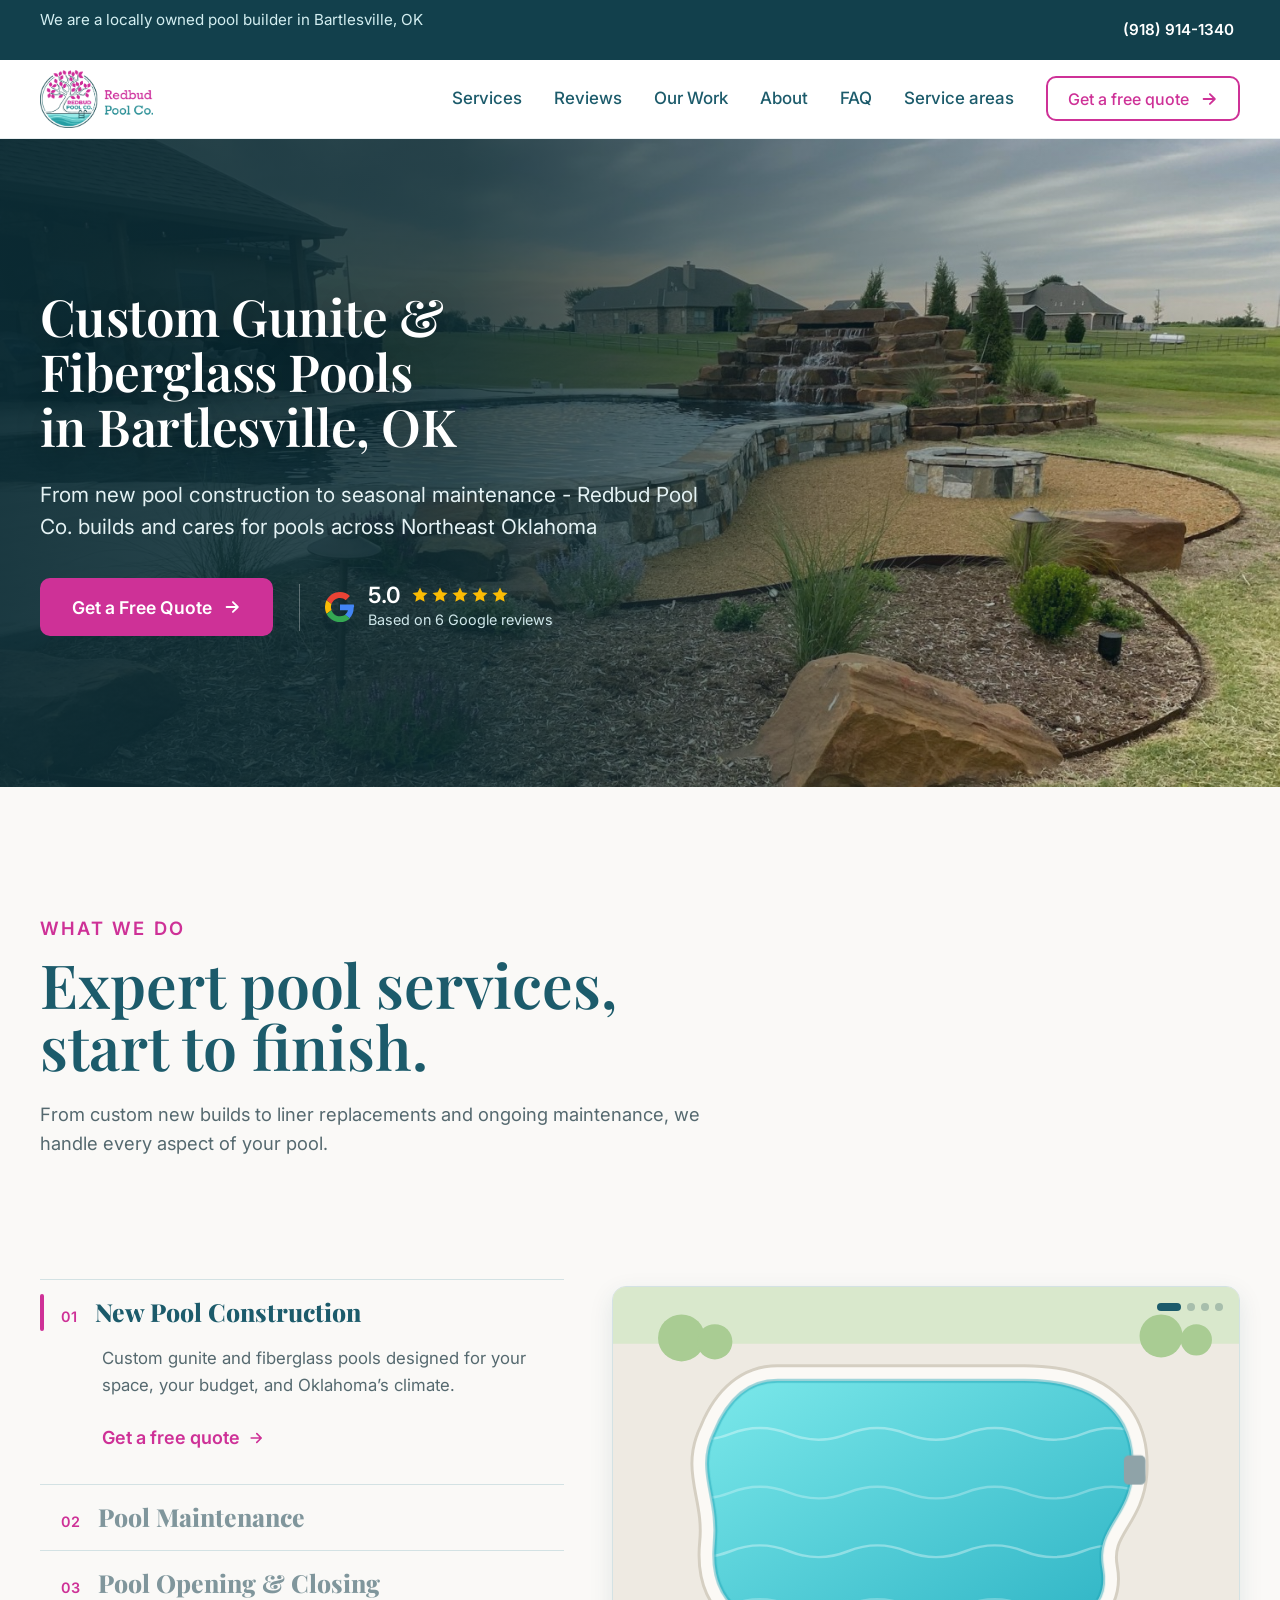
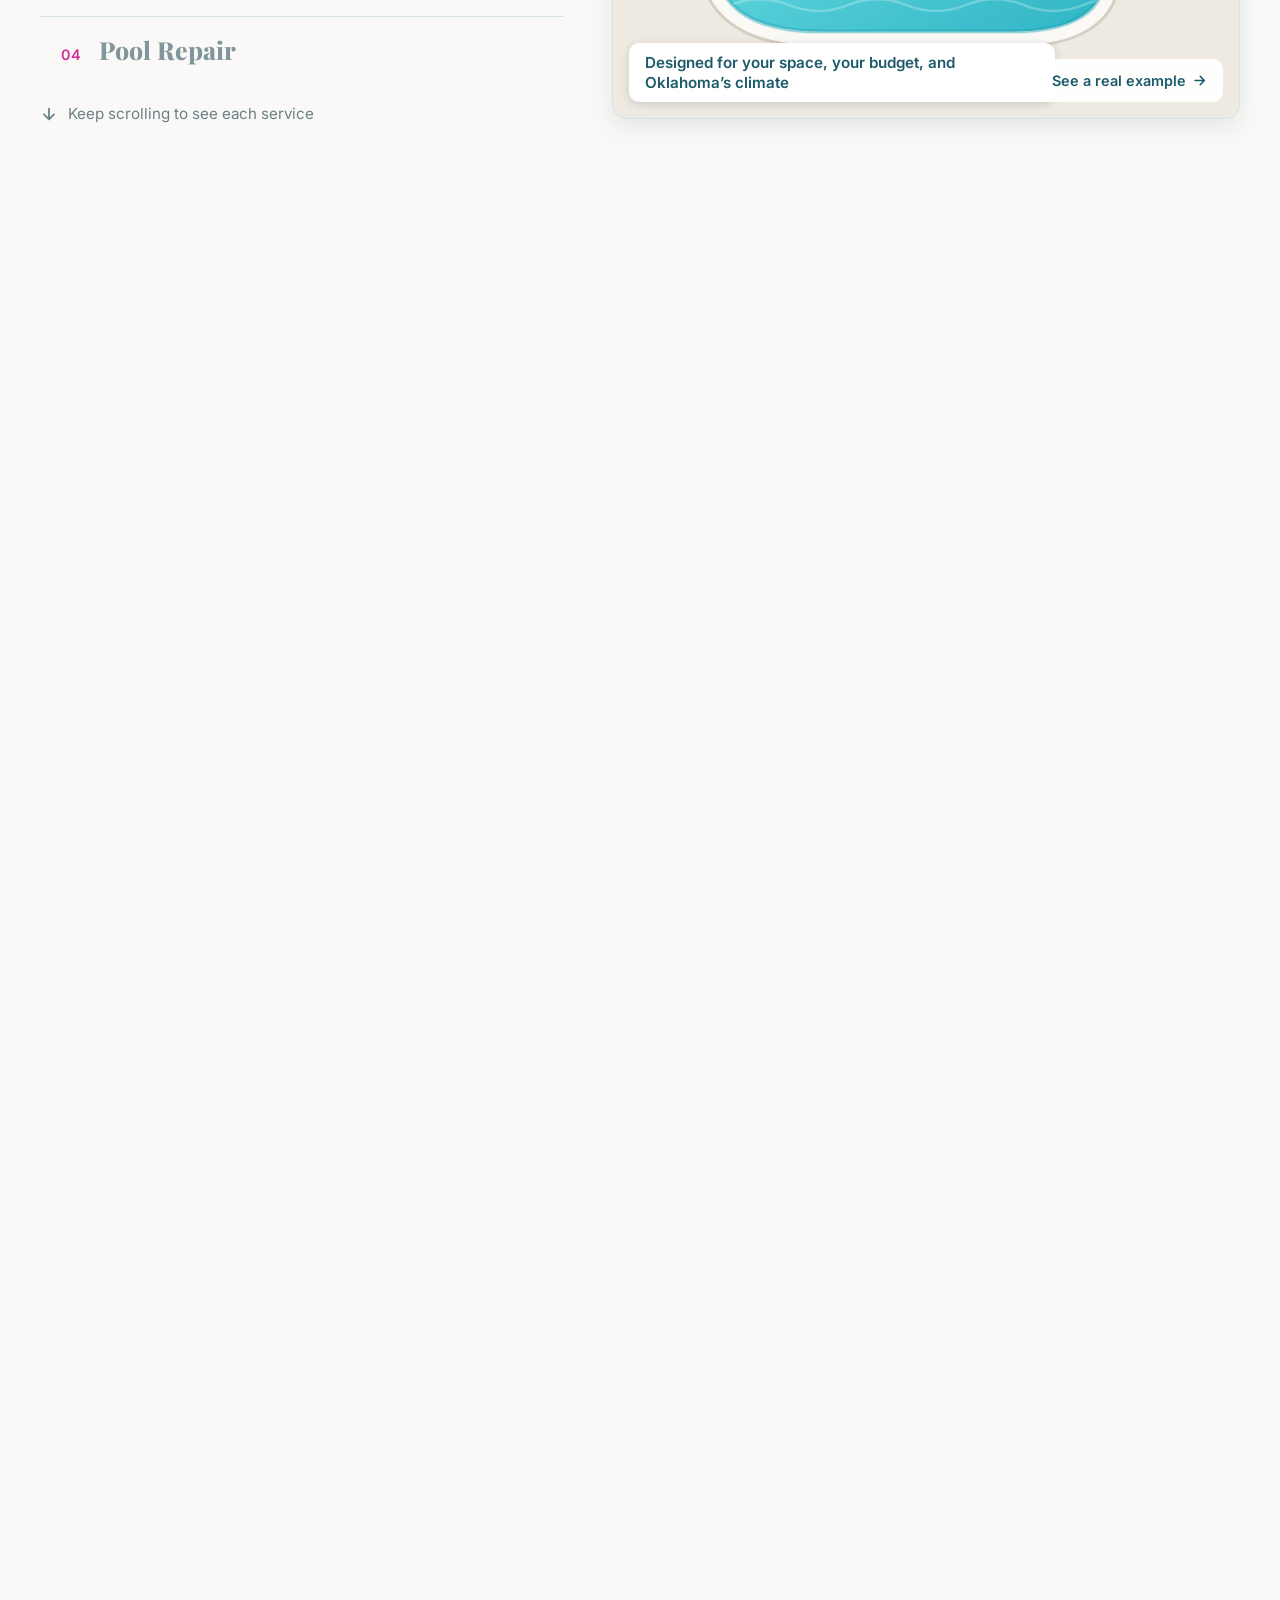
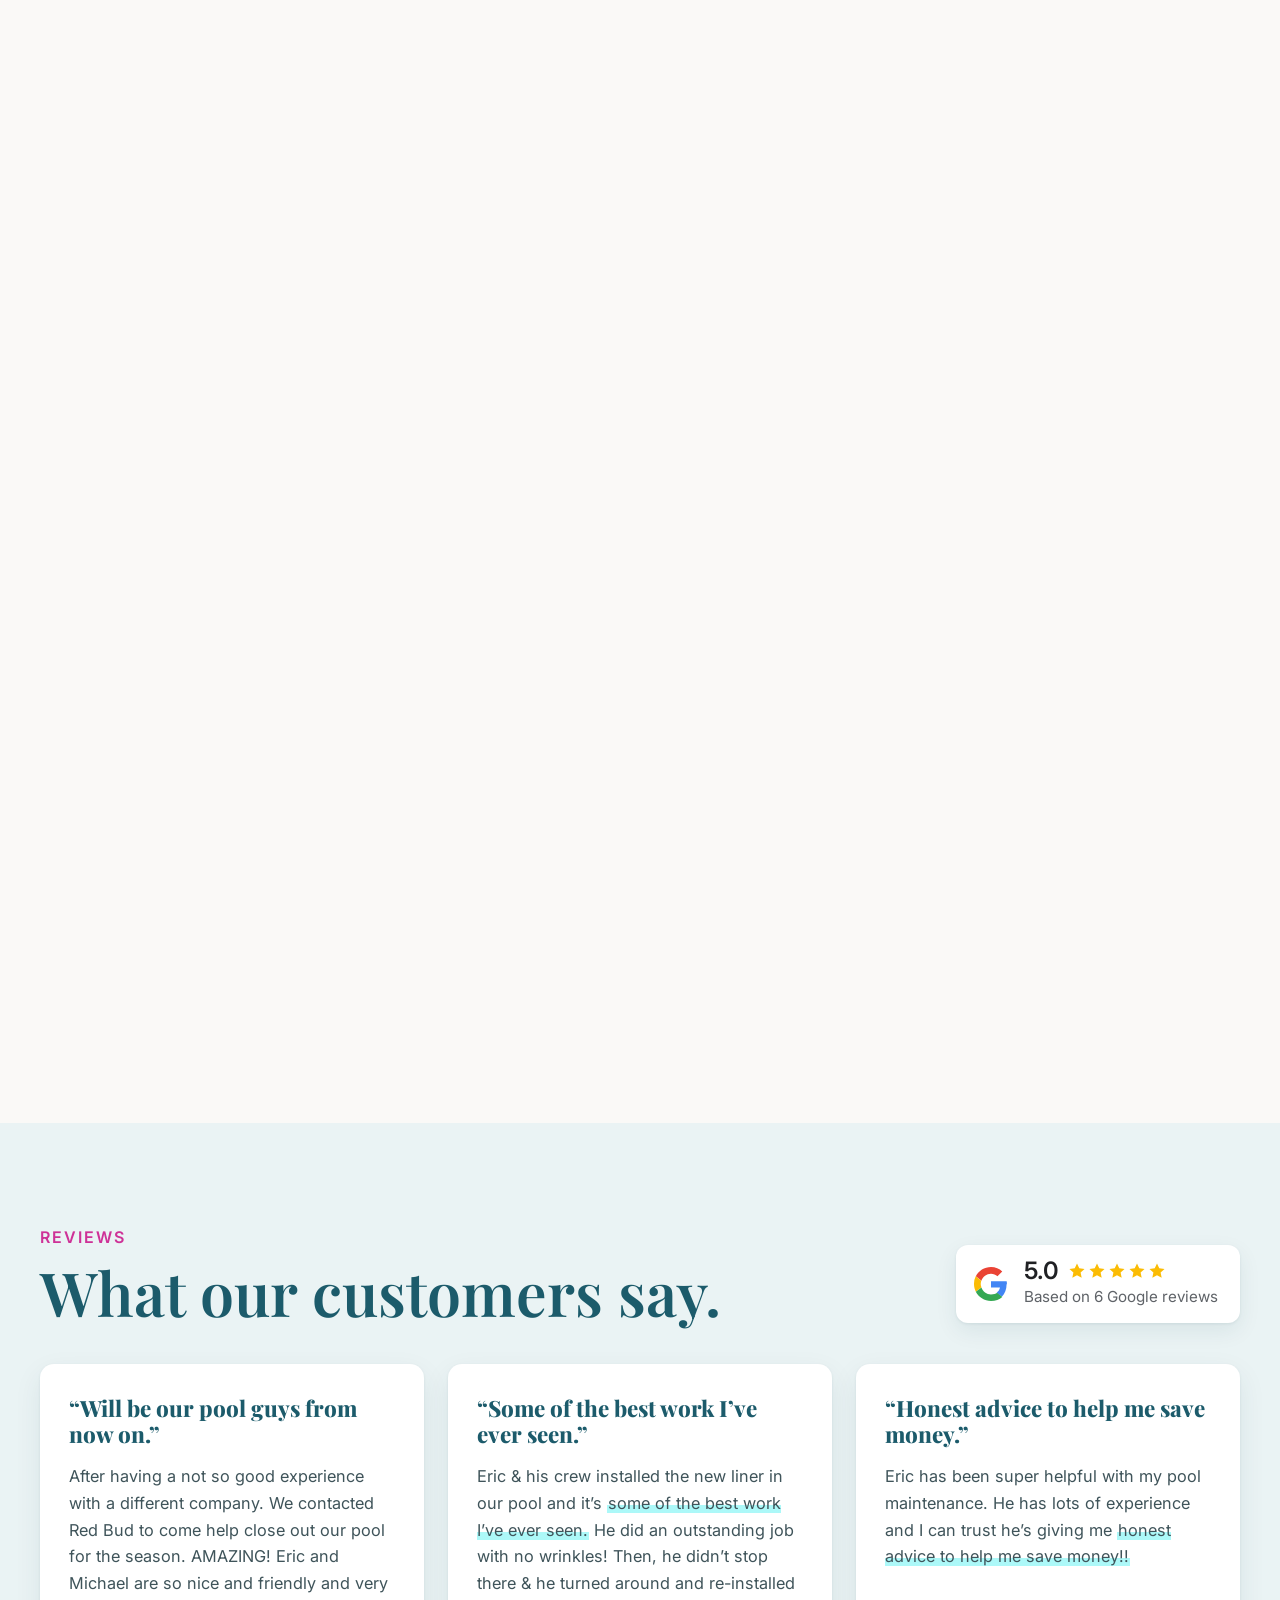
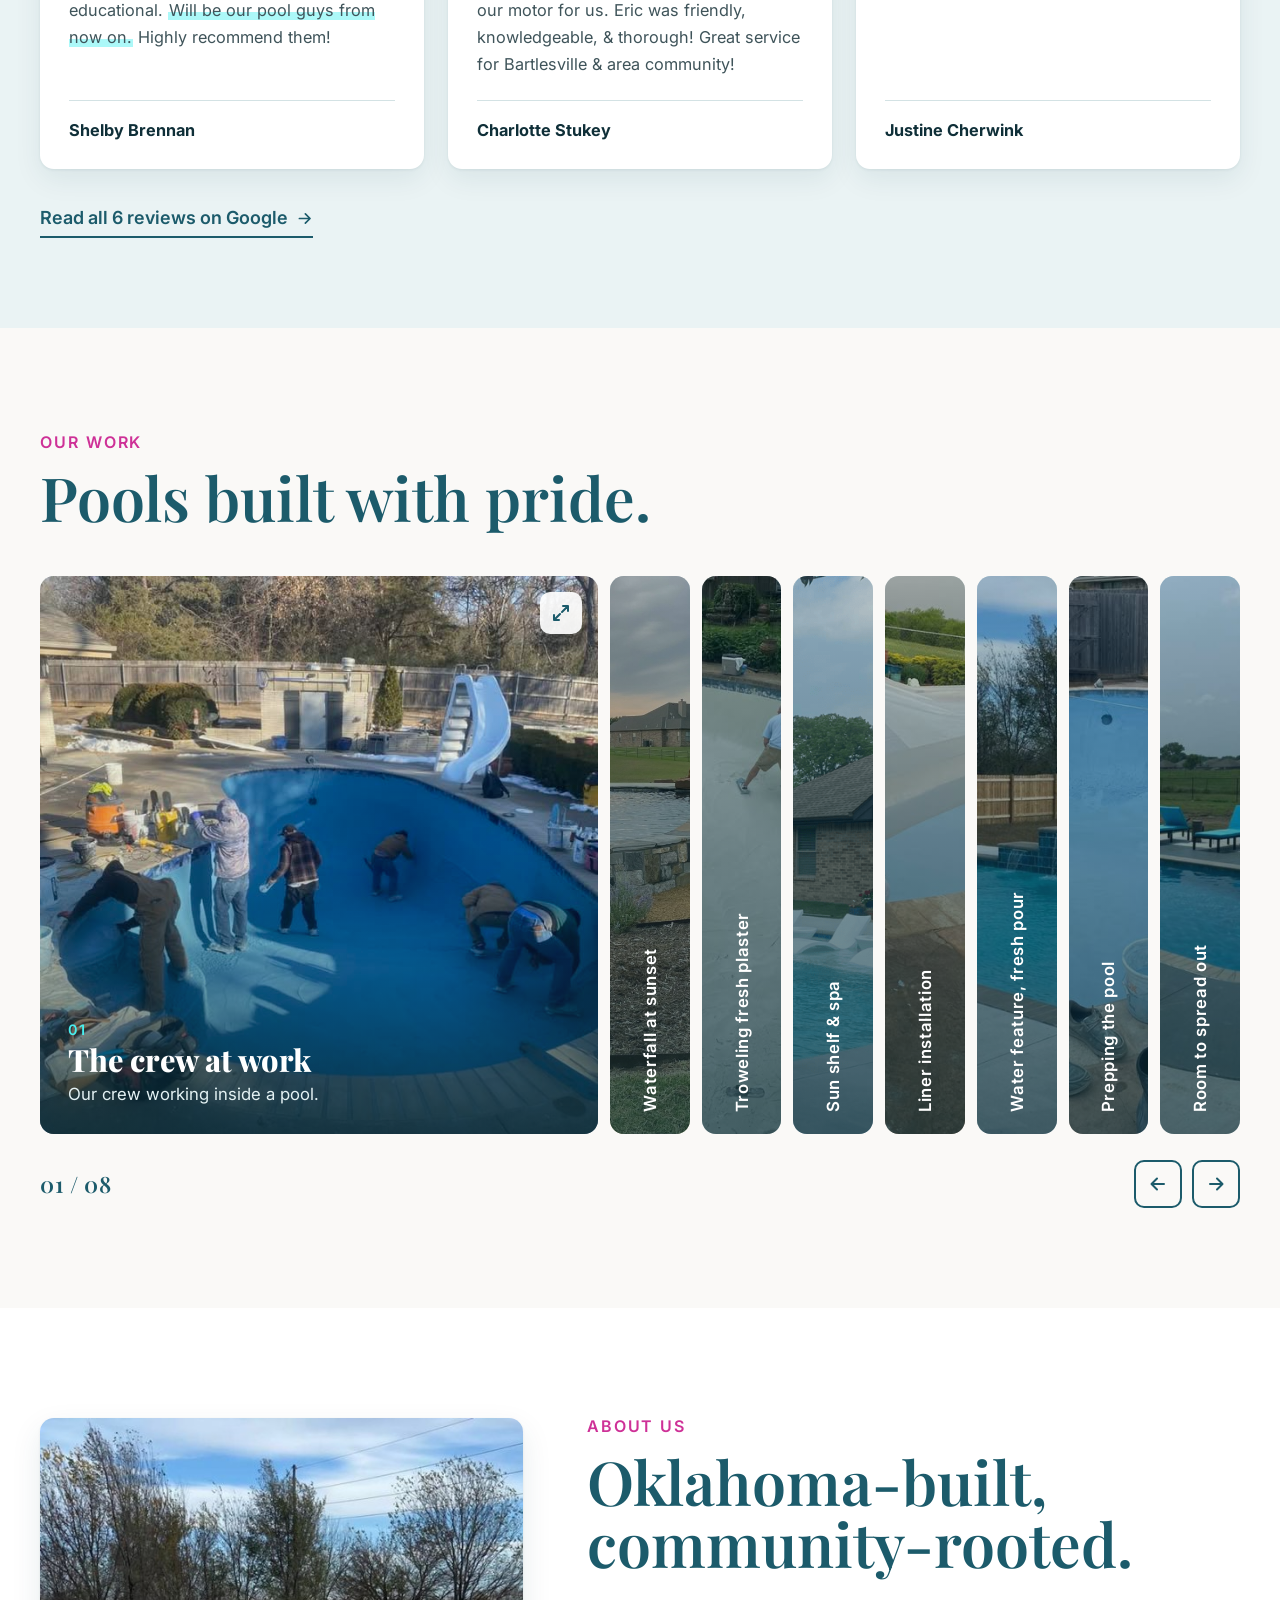
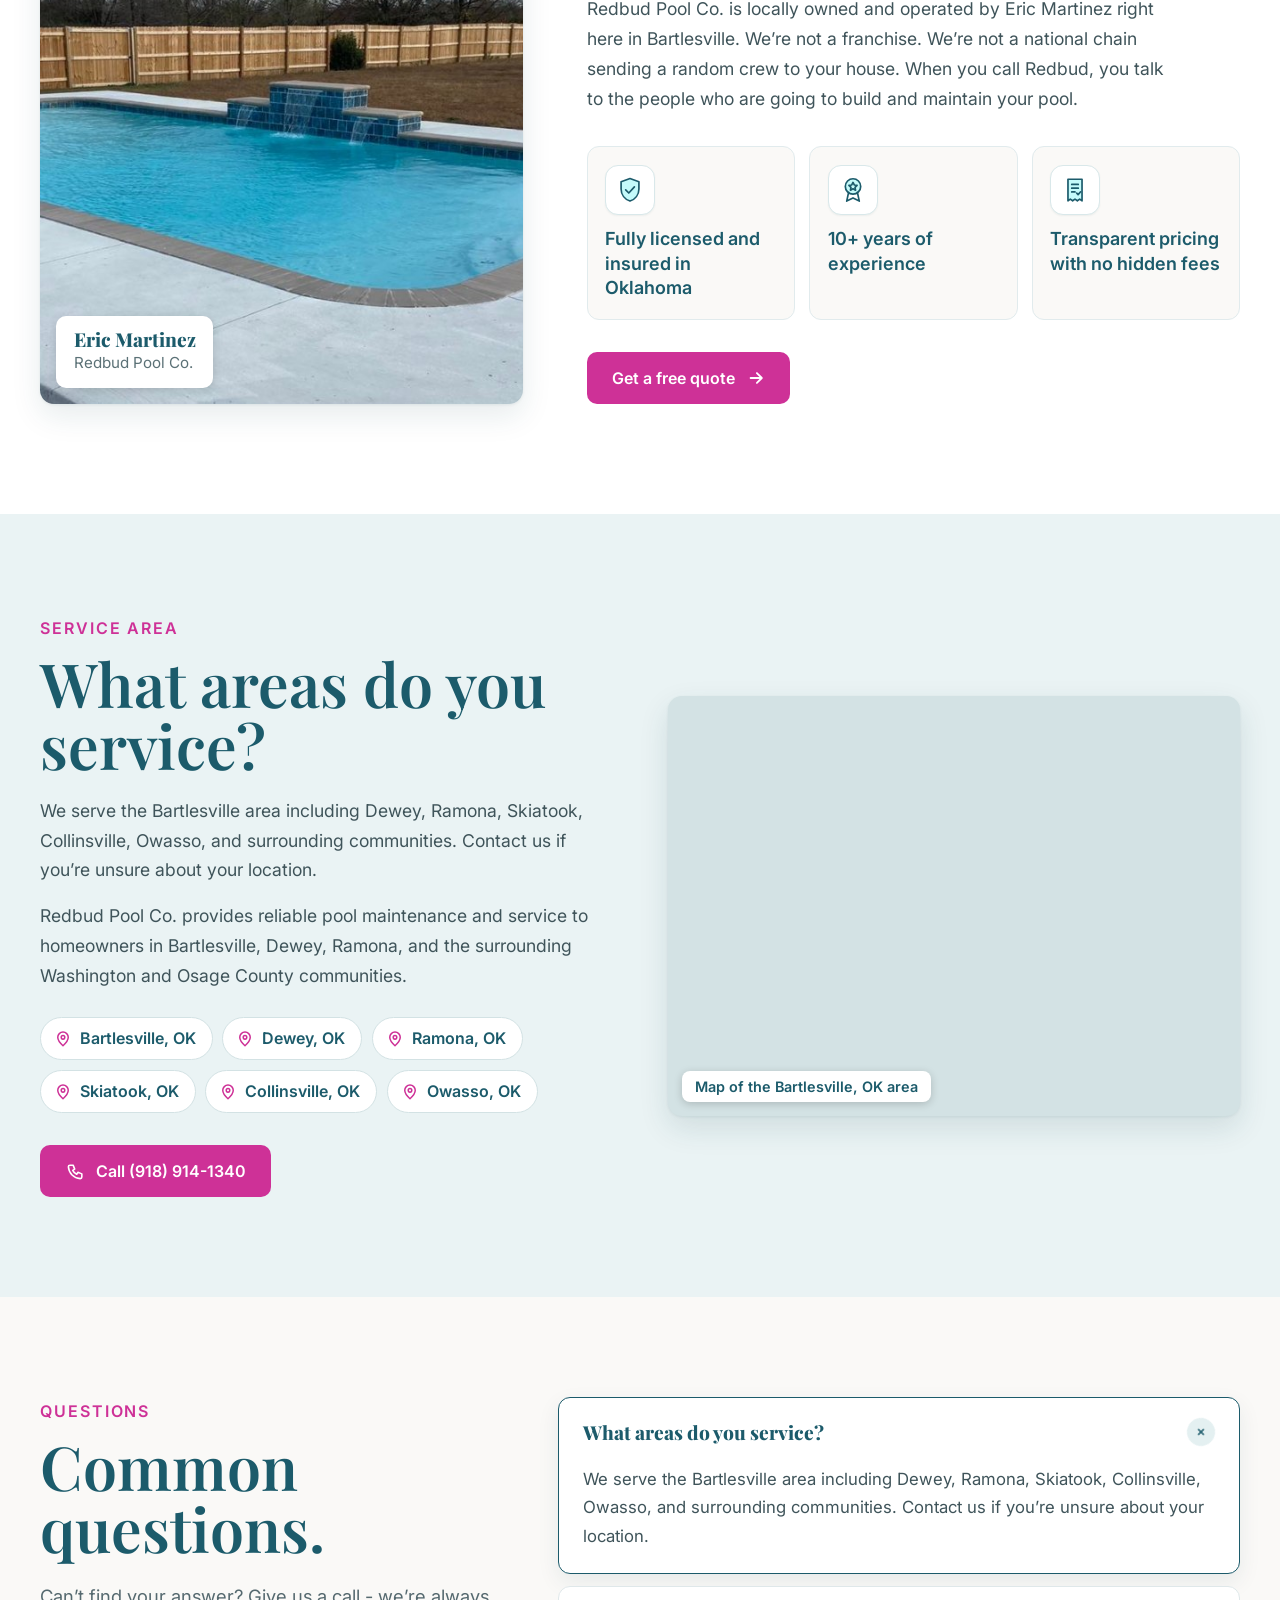
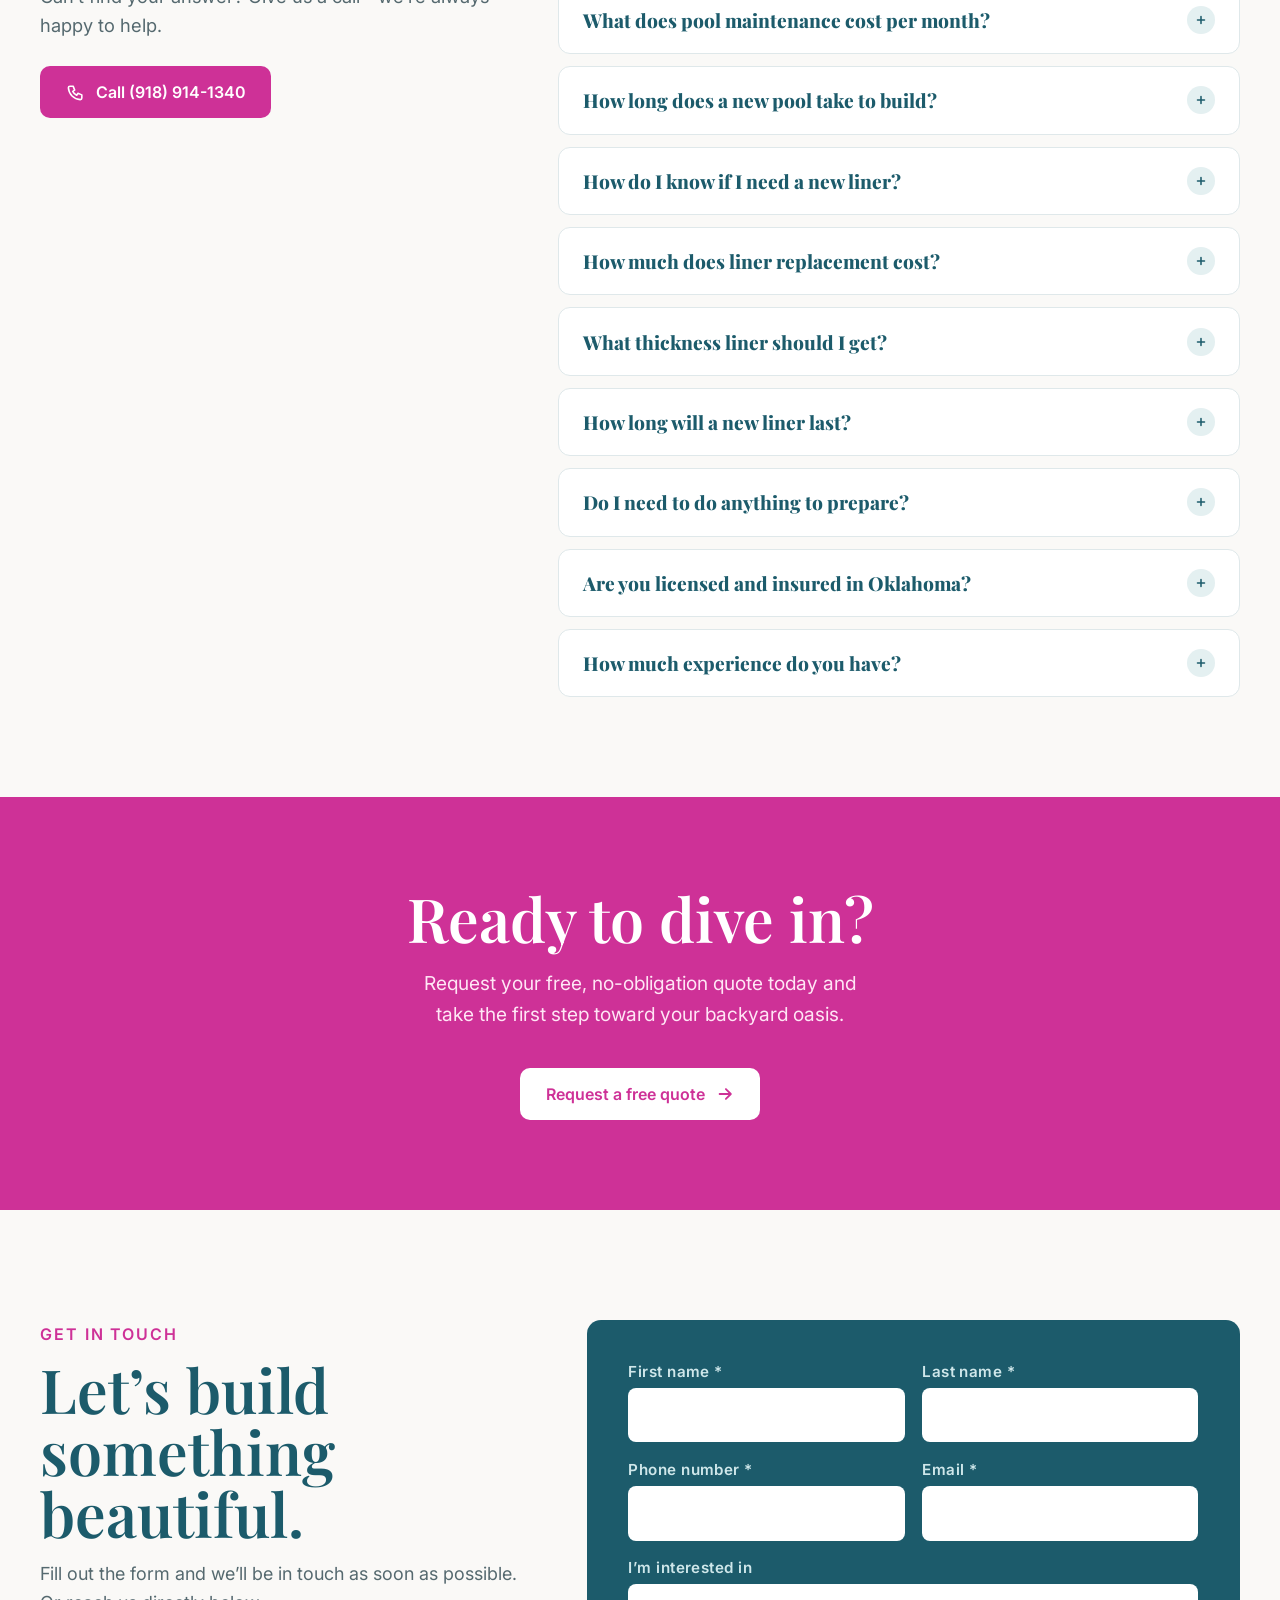
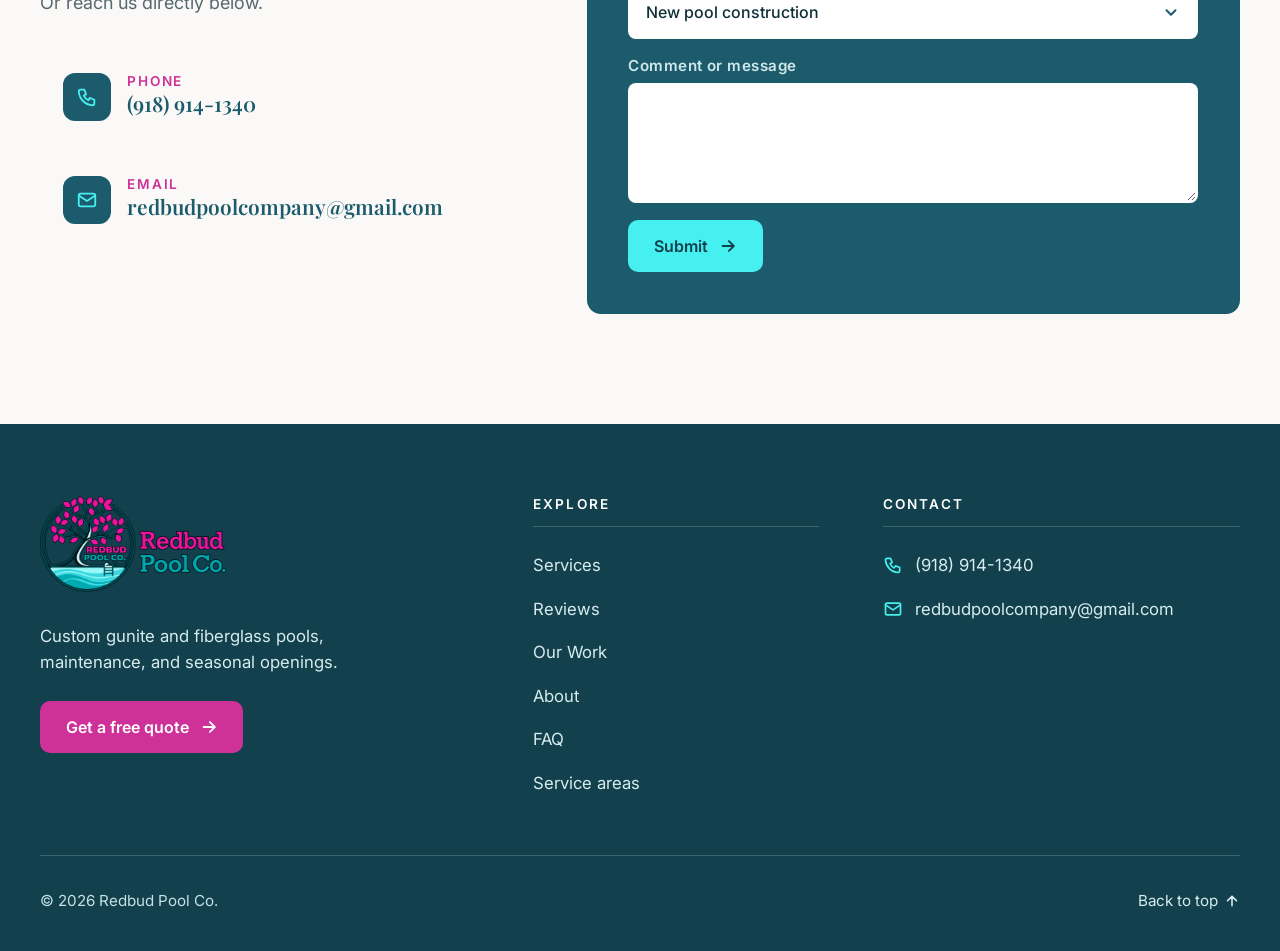
==== commit 2fad54d6: "One menu on both pages; rename Bartlesville nav item to Service areas Header and footer menus are no" ====
--- a/index.html
+++ b/index.html
@@ -7,7 +7,7 @@
 <meta name="description" content="We are a locally owned pool builder in Bartlesville, OK. Custom gunite and fiberglass pools, maintenance, and seasonal openings. 918.914.1340">
 <link rel="preconnect" href="https://fonts.googleapis.com"><link rel="preconnect" href="https://fonts.gstatic.com" crossorigin>
 <link href="https://fonts.googleapis.com/css2?family=Inter:wght@400;500;600;700&family=Playfair+Display:ital,wght@0,600;0,800;1,600&display=swap" rel="stylesheet">
-<link rel="stylesheet" href="home.css?v=133">
+<link rel="stylesheet" href="home.css?v=135">
 </head>
 <body>
 <div class="topbar"><div class="wrap"><span>We are a locally owned pool builder in Bartlesville, OK</span><a href="tel:+19189141340">(918) 914-1340</a></div></div>
@@ -15,7 +15,7 @@
   <a class="logo" href="index.html" aria-label="Redbud Pool Co. home"><img src="assets/redbud-logo.png" alt="Redbud Pool Co."></a>
   <button class="burger" aria-label="Menu" aria-expanded="false"><span></span><span></span><span></span></button>
   <ul class="menu">
-    <li><a href="#services">Services</a></li><li><a href="#reviews">Reviews</a></li><li><a href="#work">Our Work</a></li><li><a href="#about">About</a></li><li><a href="#faq">FAQ</a></li><li><a href="bartlesville.html">Bartlesville</a></li>
+    <li><a href="#services">Services</a></li><li><a href="#reviews">Reviews</a></li><li><a href="#work">Our Work</a></li><li><a href="#about">About</a></li><li><a href="#faq">FAQ</a></li><li><a href="#area">Service areas</a></li>
     <li><a class="btn" href="#contact">Get a free quote <svg class="ar" viewBox="0 0 20 20" fill="none" stroke="currentColor" stroke-width="2" stroke-linecap="round" stroke-linejoin="round" aria-hidden="true"><path d="M4 10h12M11 4.5 16.5 10 11 15.5"/></svg></a></li>
   </ul>
 </div></header>
@@ -207,13 +207,13 @@
       <p class="f-note">Custom gunite and fiberglass pools, maintenance, and seasonal openings.</p>
       <a class="btn" href="#contact">Get a free quote <svg class="ar" viewBox="0 0 20 20" fill="none" stroke="currentColor" stroke-width="2" stroke-linecap="round" stroke-linejoin="round" aria-hidden="true"><path d="M4 10h12M11 4.5 16.5 10 11 15.5"/></svg></a>
     </div>
-    <nav class="f-col" aria-label="Footer"><h4>Explore</h4><a href="#services">Services</a><a href="#reviews">Reviews</a><a href="#work">Our Work</a><a href="#about">About</a><a href="#faq">FAQ</a><a href="bartlesville.html">Bartlesville</a></nav>
+    <nav class="f-col" aria-label="Footer"><h4>Explore</h4><a href="#services">Services</a><a href="#reviews">Reviews</a><a href="#work">Our Work</a><a href="#about">About</a><a href="#faq">FAQ</a><a href="#area">Service areas</a></nav>
     <div class="f-col"><h4>Contact</h4><a class="f-line" href="tel:+19189141340"><svg viewBox="0 0 24 24" fill="none" stroke="currentColor" stroke-width="2" stroke-linecap="round" stroke-linejoin="round" aria-hidden="true"><path d="M5 4h4l2 5-2.5 1.5a11 11 0 0 0 5 5L15 13l5 2v4a2 2 0 0 1-2 2A16 16 0 0 1 3 6a2 2 0 0 1 2-2z"/></svg><span>(918) 914-1340</span></a><a class="f-line" href="mailto:redbudpoolcompany@gmail.com"><svg viewBox="0 0 24 24" fill="none" stroke="currentColor" stroke-width="2" stroke-linecap="round" stroke-linejoin="round" aria-hidden="true"><rect x="3" y="5" width="18" height="14" rx="2"/><path d="m3 7 9 6 9-6"/></svg><span>redbudpoolcompany@gmail.com</span></a></div>
   </div>
   <div class="f-bot"><span>© 2026 Redbud Pool Co.</span><a href="#main">Back to top <svg viewBox="0 0 20 20" fill="none" stroke="currentColor" stroke-width="2" stroke-linecap="round" stroke-linejoin="round" aria-hidden="true"><path d="M10 16V4M4.5 9.5 10 4l5.5 5.5"/></svg></a></div>
 </div></footer>
 
 <dialog id="dlg" aria-label="Project photos"><button type="button" id="dx" aria-label="Close">Close ×</button><button type="button" class="lb-nav lb-prev" aria-label="Previous photo"><svg viewBox="0 0 20 20" fill="none" stroke="currentColor" stroke-width="2" stroke-linecap="round" stroke-linejoin="round" aria-hidden="true"><path d="M16 10H4M9 4.5 3.5 10 9 15.5"/></svg></button><img alt=""><button type="button" class="lb-nav lb-next" aria-label="Next photo"><svg viewBox="0 0 20 20" fill="none" stroke="currentColor" stroke-width="2" stroke-linecap="round" stroke-linejoin="round" aria-hidden="true"><path d="M4 10h12M11 4.5 16.5 10 11 15.5"/></svg></button><p></p></dialog>
-<script src="home.js?v=130"></script>
+<script src="home.js?v=134"></script>
 </body>
 </html>
